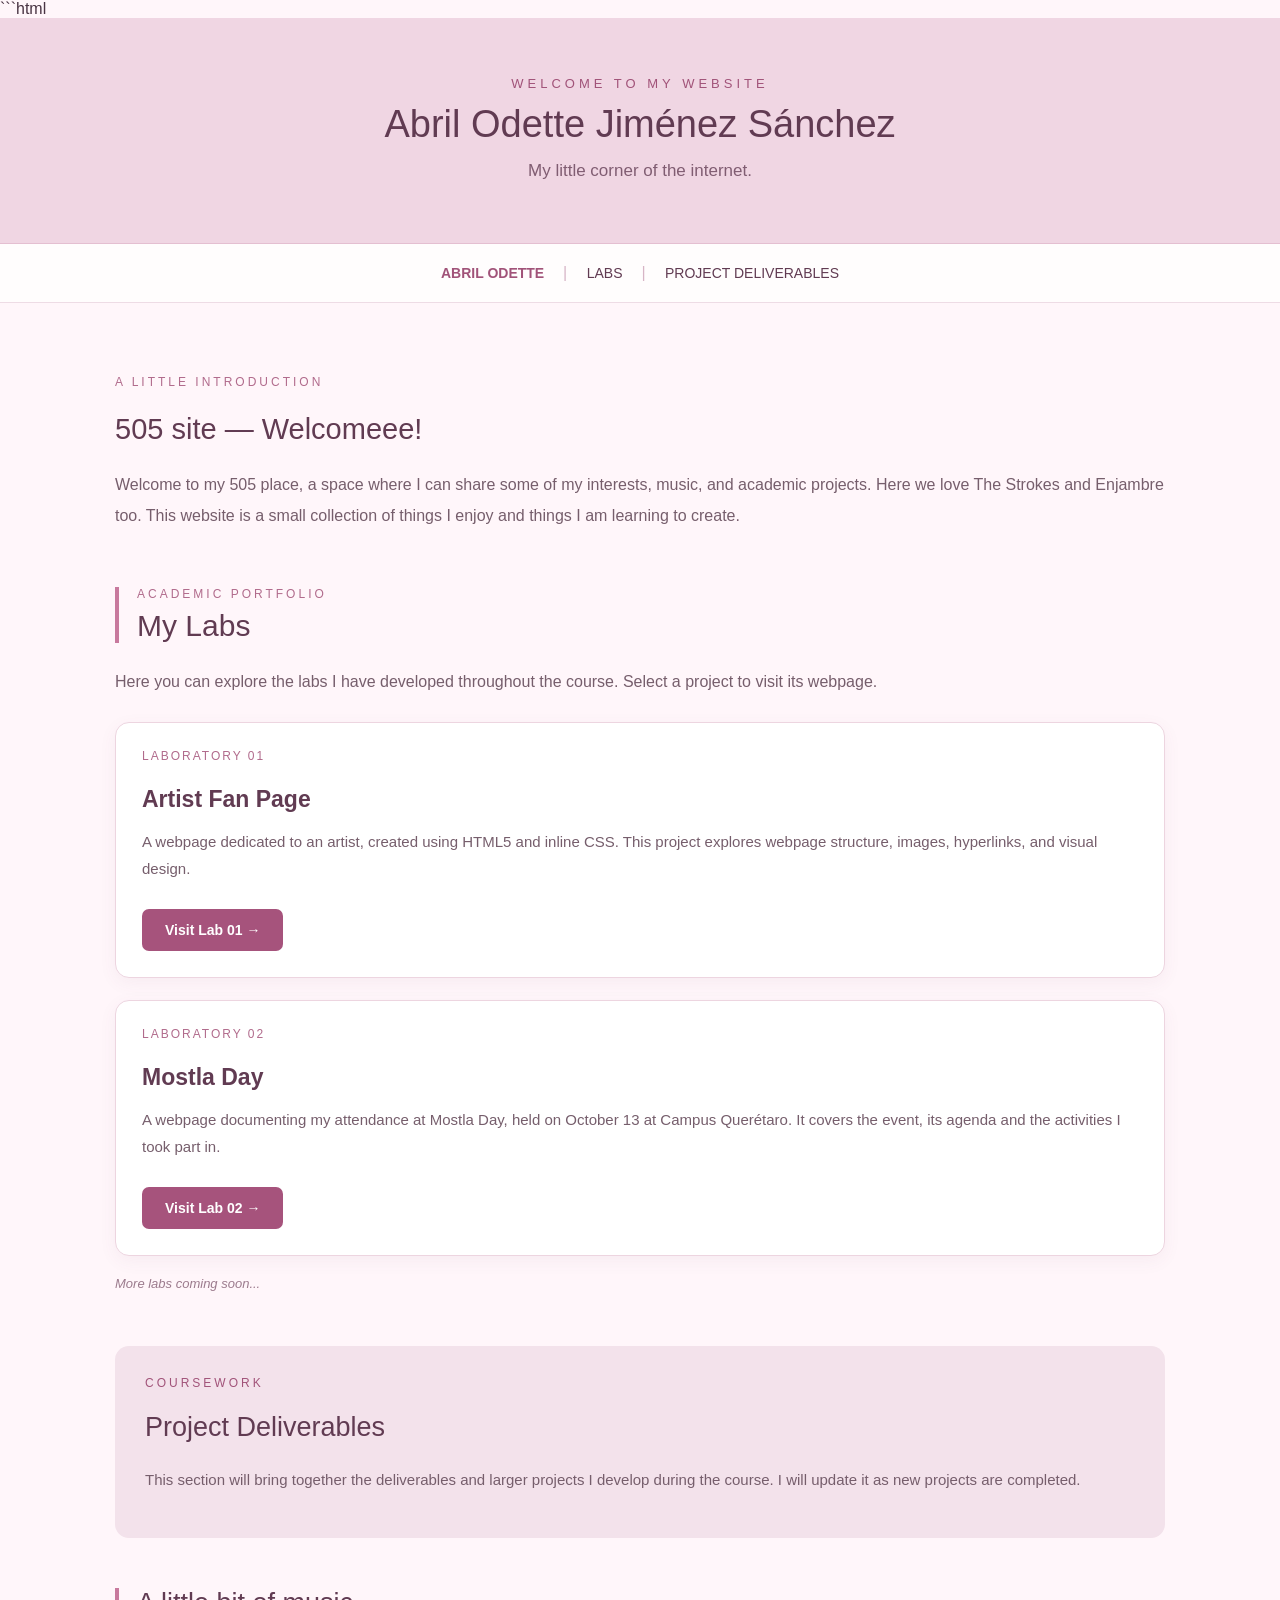
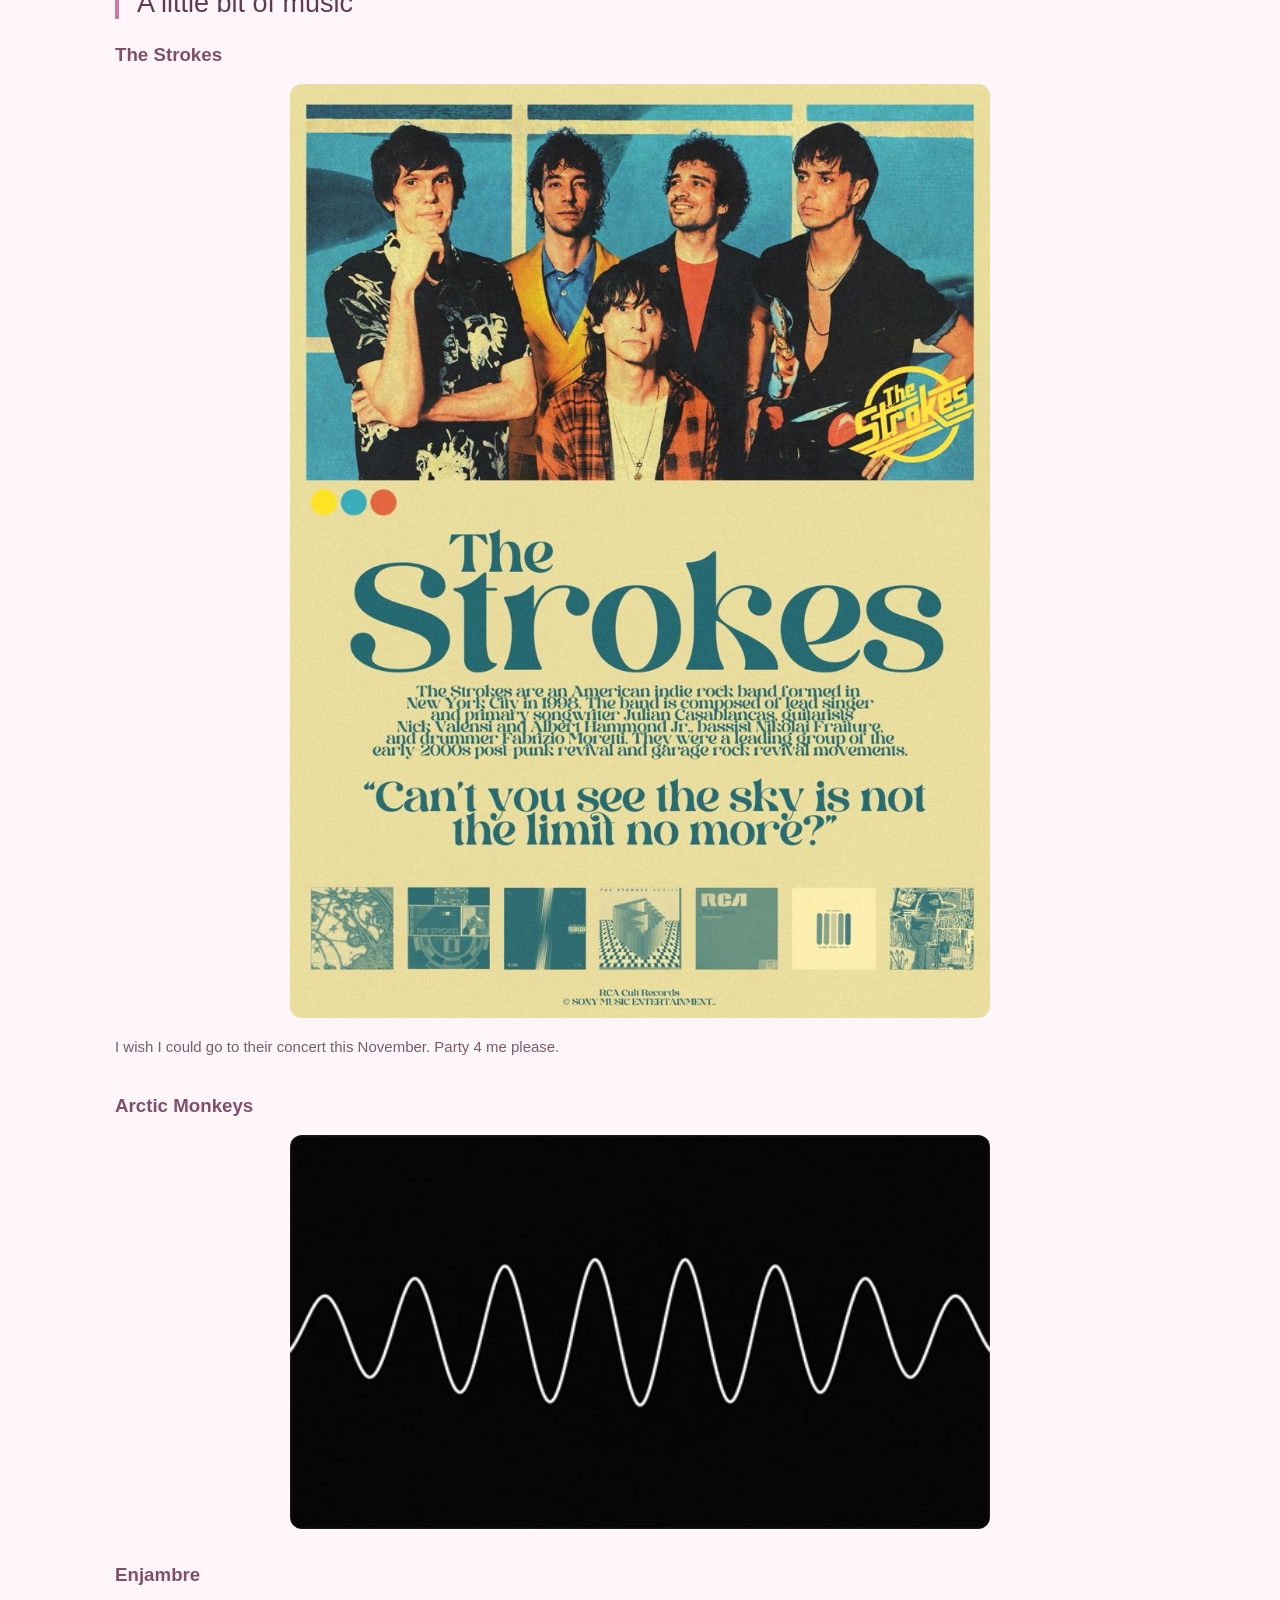
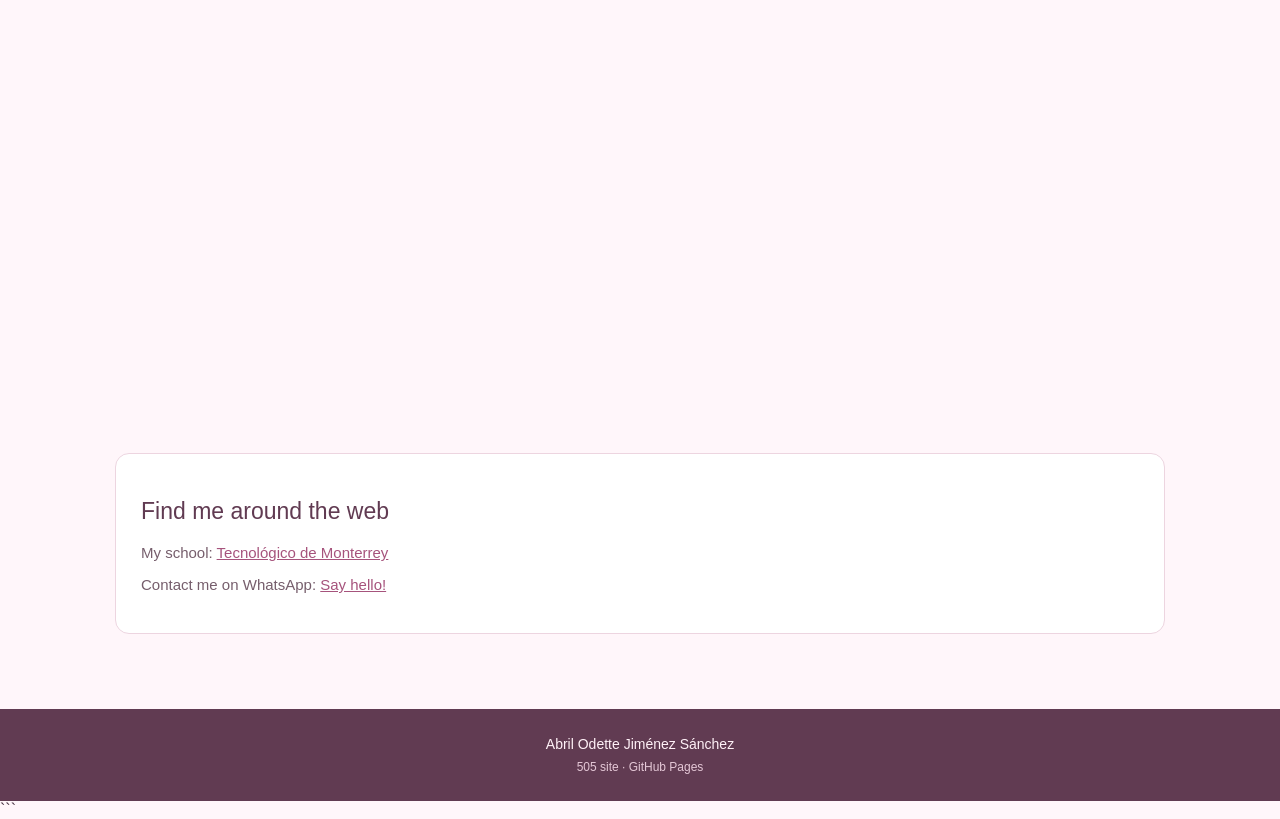
==== index.html @ 8737f89a "Enhance index.html with new lab section Added a second laboratory section and updated the existing c" ====
```html
<!DOCTYPE html>
<html lang="en">

<head>
    <meta charset="UTF-8">
    <meta name="viewport" content="width=device-width, initial-scale=1.0">
    <title>Abril Odette | My Website</title>
</head>

<body style="margin: 0; font-family: 'Segoe UI', Arial, sans-serif; background-color: #fff6fa; color: #493443;">

    <!-- Encabezado -->
    <header style="background-color: #f0d6e3; padding: 45px 20px; text-align: center; border-bottom: 1px solid #e4bfd1;">

        <p style="font-size: 13px; letter-spacing: 4px; color: #a15379; text-transform: uppercase; margin-bottom: 12px;">
            Welcome to my website
        </p>

        <h1 style="font-size: 38px; font-weight: 500; margin: 0; color: #613b52;">
            Abril Odette Jiménez Sánchez
        </h1>

        <p style="font-size: 17px; color: #805d72; margin-top: 15px;">
            My little corner of the internet.
        </p>

    </header>

    <!-- Menú de navegación -->
    <nav style="background-color: #fffdfd; padding: 20px 10px; text-align: center; border-bottom: 1px solid #eedce5;">

        <a href="index.html" style="text-decoration: none; color: #a15379; font-weight: bold; margin: 0 15px; font-size: 14px;">
            ABRIL ODETTE
        </a>

        <span style="color: #d7b5c6;">|</span>

        <a href="#labs" style="text-decoration: none; color: #613b52; margin: 0 15px; font-size: 14px;">
            LABS
        </a>

        <span style="color: #d7b5c6;">|</span>

        <a href="#projects" style="text-decoration: none; color: #613b52; margin: 0 15px; font-size: 14px;">
            PROJECT DELIVERABLES
        </a>

    </nav>

    <!-- Contenido principal -->
    <main style="max-width: 1050px; margin: 0 auto; padding: 35px 22px;">

        <!-- Presentación personal -->
        <section style="padding: 25px 0 40px;">

            <p style="font-size: 12px; letter-spacing: 3px; text-transform: uppercase; color: #b16b8c;">
                A little introduction
            </p>

            <h2 style="font-size: 29px; font-weight: 500; color: #613b52;">
                505 site — Welcomeee!
            </h2>

            <p style="font-size: 16px; line-height: 1.9; color: #765e6c;">
                Welcome to my 505 place, a space where I can share some of my interests, music, and academic projects.
                Here we love The Strokes and Enjambre too. This website is a small collection of things I enjoy and
                things I am learning to create.
            </p>

        </section>

        <!-- Laboratorios -->
        <section id="labs" style="margin-bottom: 55px; scroll-margin-top: 25px;">

            <div style="border-left: 4px solid #c8799d; padding-left: 18px; margin-bottom: 25px;">

                <p style="font-size: 12px; letter-spacing: 3px; text-transform: uppercase; color: #b16b8c; margin: 0 0 8px;">
                    Academic portfolio
                </p>

                <h2 style="font-size: 30px; font-weight: 500; margin: 0; color: #613b52;">
                    My Labs
                </h2>

            </div>

            <p style="font-size: 16px; line-height: 1.8; color: #765e6c; margin-bottom: 25px;">
                Here you can explore the labs I have developed throughout the course.
                Select a project to visit its webpage.
            </p>

            <!-- Lab 01 -->
            <article style="background-color: #ffffff; border: 1px solid #edd5e0; border-radius: 14px; padding: 26px; box-shadow: 0 5px 18px rgba(126, 70, 98, 0.06);">

                <p style="font-size: 12px; letter-spacing: 2px; color: #b16b8c; margin-top: 0;">
                    LABORATORY 01
                </p>

                <h3 style="font-size: 23px; color: #613b52; margin-bottom: 12px;">
                    Artist Fan Page
                </h3>

                <p style="font-size: 15px; line-height: 1.8; color: #765e6c;">
                    A webpage dedicated to an artist, created using HTML5 and inline CSS.
                    This project explores webpage structure, images, hyperlinks, and visual design.
                </p>

                <a href="Labs/Lab%2001/Artist%20Fan%20Project/index.html"
                   style="display: inline-block; margin-top: 12px; padding: 13px 23px; background-color: #a6537c; color: white; text-decoration: none; border-radius: 7px; font-size: 14px; font-weight: bold;">
                    Visit Lab 01 →
                </a>
            
            </article>

                <!-- Lab 02 -->
            <article style="background-color: #ffffff; border: 1px solid #edd5e0; border-radius: 14px; padding: 26px; margin-top: 22px; box-shadow: 0 5px 18px rgba(126, 70, 98, 0.06);">

                <p style="font-size: 12px; letter-spacing: 2px; color: #b16b8c; margin-top: 0;">
                    LABORATORY 02
                </p>

                <h3 style="font-size: 23px; color: #613b52; margin-bottom: 12px;">
                    Mostla Day
                </h3>

                <p style="font-size: 15px; line-height: 1.8; color: #765e6c;">
                    A webpage documenting my attendance at Mostla Day, held on October 13 at Campus Querétaro.
                    It covers the event, its agenda and the activities I took part in.
                </p>

                <a href="Labs/Lab%2002/Mostla%20Day/index.html"
                   style="display: inline-block; margin-top: 12px; padding: 13px 23px; background-color: #a6537c; color: white; text-decoration: none; border-radius: 7px; font-size: 14px; font-weight: bold;">
                    Visit Lab 02 →
                </a>

            </article>

            <p style="font-size: 13px; color: #9c7b8d; font-style: italic; margin-top: 20px;">
                More labs coming soon...
            </p>

        </section>

        <!-- Project Deliverables -->
        <section id="projects" style="background-color: #f3e2eb; padding: 30px; border-radius: 14px; margin-bottom: 50px; scroll-margin-top: 25px;">

            <p style="font-size: 12px; letter-spacing: 3px; color: #a15379; text-transform: uppercase; margin-top: 0;">
                Coursework
            </p>

            <h2 style="font-size: 27px; font-weight: 500; color: #613b52;">
                Project Deliverables
            </h2>

            <p style="font-size: 15px; line-height: 1.8; color: #765e6c;">
                This section will bring together the deliverables and larger projects I develop
                during the course. I will update it as new projects are completed.
            </p>

        </section>

        <!-- Música y contenido personal -->
        <section style="margin-bottom: 55px;">

            <div style="border-left: 4px solid #c8799d; padding-left: 18px; margin-bottom: 25px;">

                <h2 style="font-size: 27px; font-weight: 500; color: #613b52; margin: 0;">
                    A little bit of music
                </h2>

            </div>

            <h3 style="color: #80506a;">The Strokes</h3>

            <img src="thestrokes.jpg"
                 style="display: block; width: 100%; max-width: 700px; height: auto; border-radius: 12px; margin: 15px auto;"
                 alt="The Strokes">

            <p style="font-size: 15px; line-height: 1.8; color: #765e6c;">
                I wish I could go to their concert this November. Party 4 me please.
            </p>

            <h3 style="color: #80506a; margin-top: 35px;">Arctic Monkeys</h3>

            <img src="gif1.gif"
                 style="display: block; width: 100%; max-width: 700px; height: auto; border-radius: 12px; margin: 15px auto;"
                 alt="Arctic Monkeys GIF">

            <h3 style="color: #80506a; margin-top: 35px;">Enjambre</h3>

            <div style="position: relative; width: 100%; max-width: 700px; margin: 15px auto;">
                <iframe
                    src="https://www.youtube.com/embed/W3zbkhMVSU4"
                    title="Enjambre music video"
                    style="display: block; width: 100%; aspect-ratio: 16 / 9; border: 0; border-radius: 12px;"
                    allow="accelerometer; autoplay; clipboard-write; encrypted-media; gyroscope; picture-in-picture; web-share"
                    referrerpolicy="strict-origin-when-cross-origin"
                    allowfullscreen>
                </iframe>
            </div>

        </section>

        <!-- Enlaces externos -->
        <section style="background-color: #ffffff; border: 1px solid #edd5e0; border-radius: 14px; padding: 25px; margin-bottom: 40px;">

            <h2 style="font-size: 23px; font-weight: 500; color: #613b52;">
                Find me around the web
            </h2>

            <p style="font-size: 15px; color: #765e6c;">
                My school:
                <a href="https://www.tec.mx" target="_blank" rel="noopener noreferrer" style="color: #a6537c;">
                    Tecnológico de Monterrey
                </a>
            </p>

            <p style="font-size: 15px; color: #765e6c;">
                Contact me on WhatsApp:
                <a href="https://wa.me/4428245902?text=Holi" target="_blank" rel="noopener noreferrer" style="color: #a6537c;">
                    Say hello!
                </a>
            </p>

        </section>

    </main>

    <!-- Pie de página -->
    <footer style="background-color: #613b52; color: #fff1f7; padding: 27px 20px; text-align: center;">

        <p style="font-size: 14px; margin: 0 0 8px;">
            Abril Odette Jiménez Sánchez
        </p>

        <p style="font-size: 12px; color: #e5c8d7; margin: 0;">
            505 site · GitHub Pages
        </p>

    </footer>

</body>
</html>
```
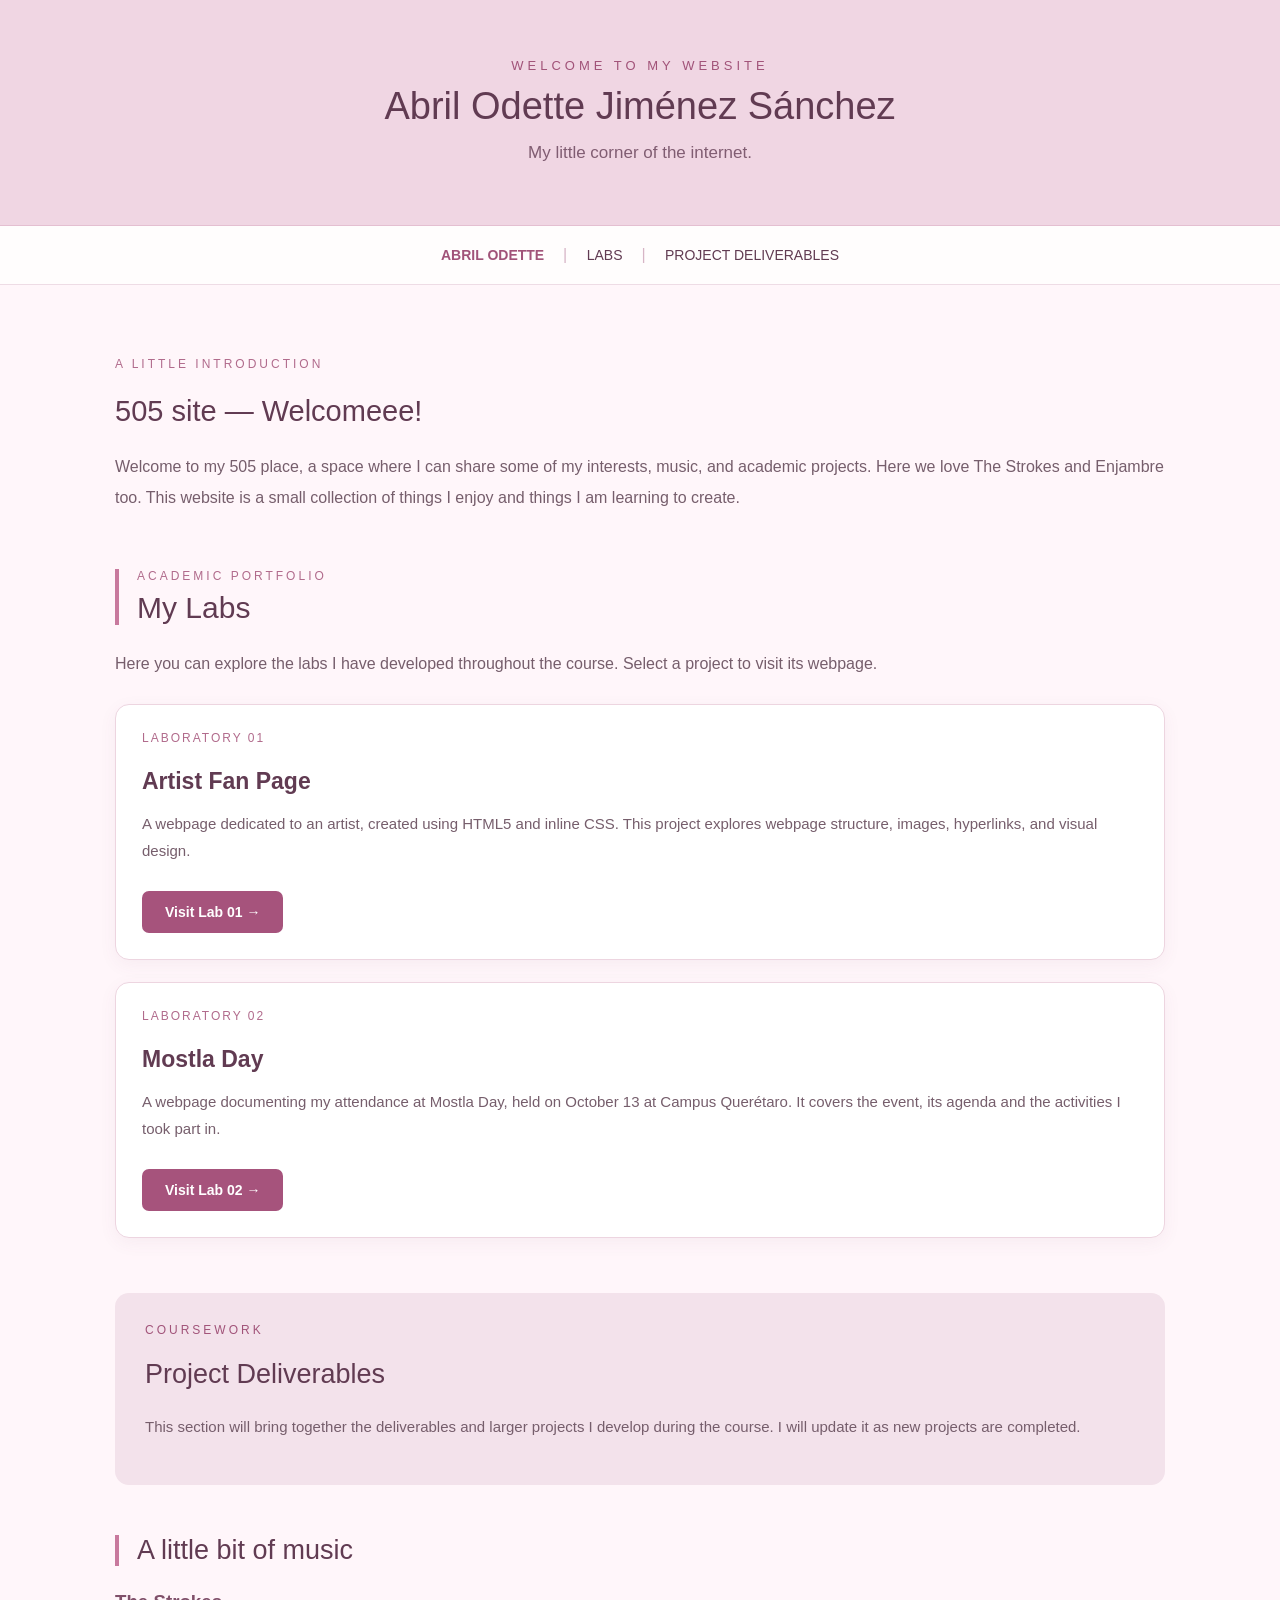
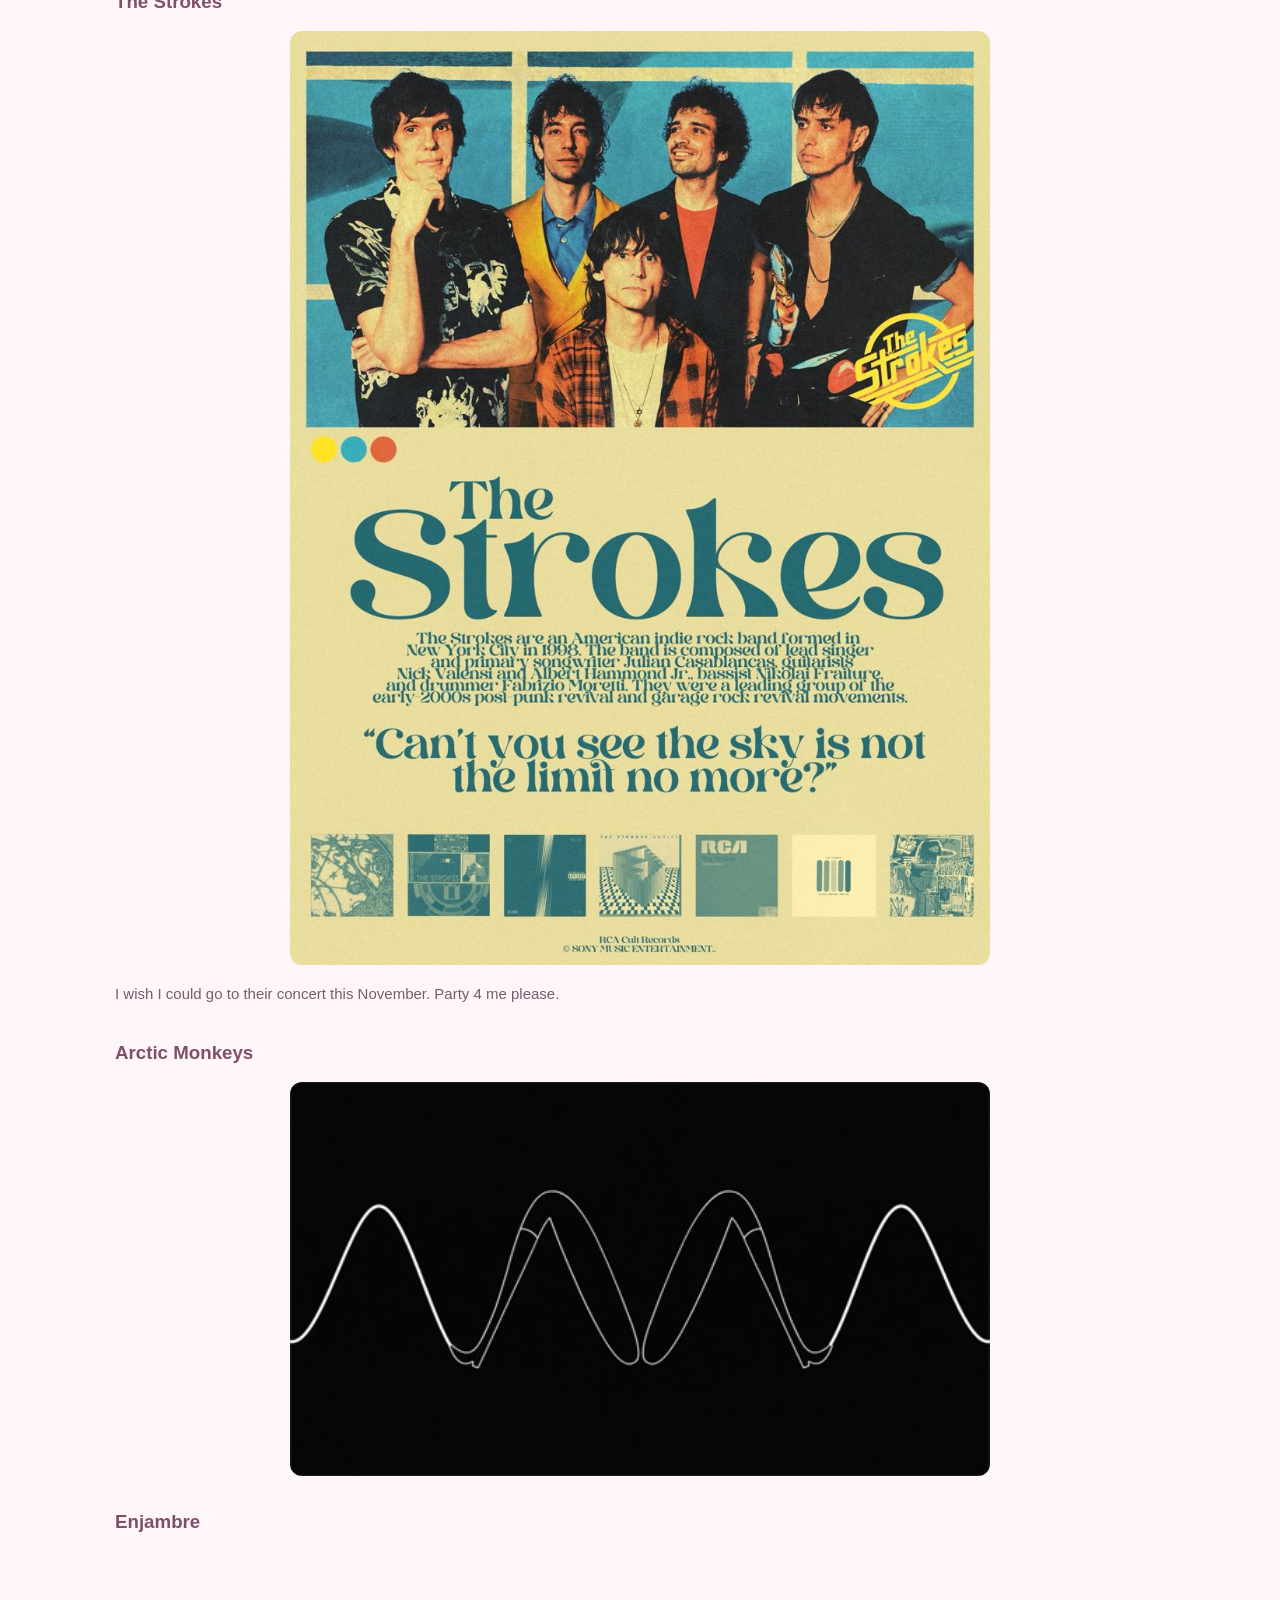
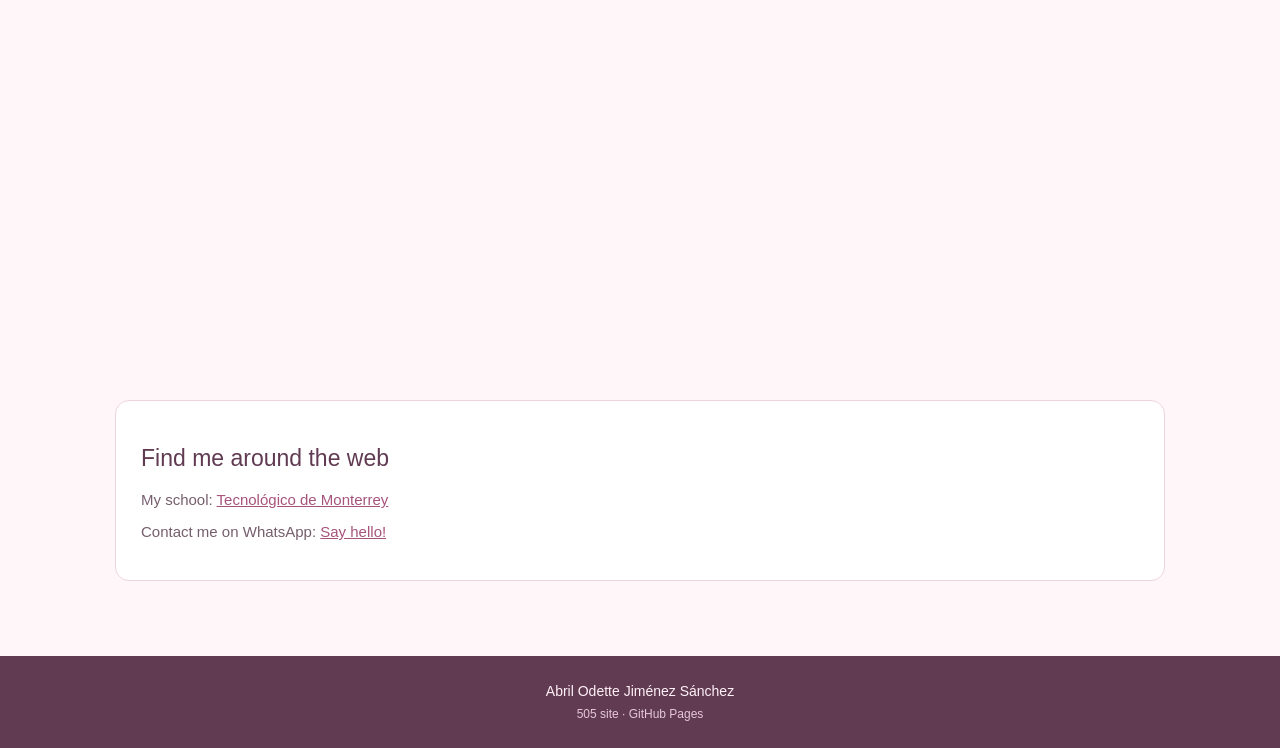
==== commit 85f67929: "Refactor HTML structure and content" ====
--- a/index.html
+++ b/index.html
@@ -1,4 +1,3 @@
-```html
 <!DOCTYPE html>
 <html lang="en">
 
@@ -135,10 +134,6 @@
                 </a>
 
             </article>
-
-            <p style="font-size: 13px; color: #9c7b8d; font-style: italic; margin-top: 20px;">
-                More labs coming soon...
-            </p>
 
         </section>
 
@@ -242,4 +237,3 @@
 
 </body>
 </html>
-```
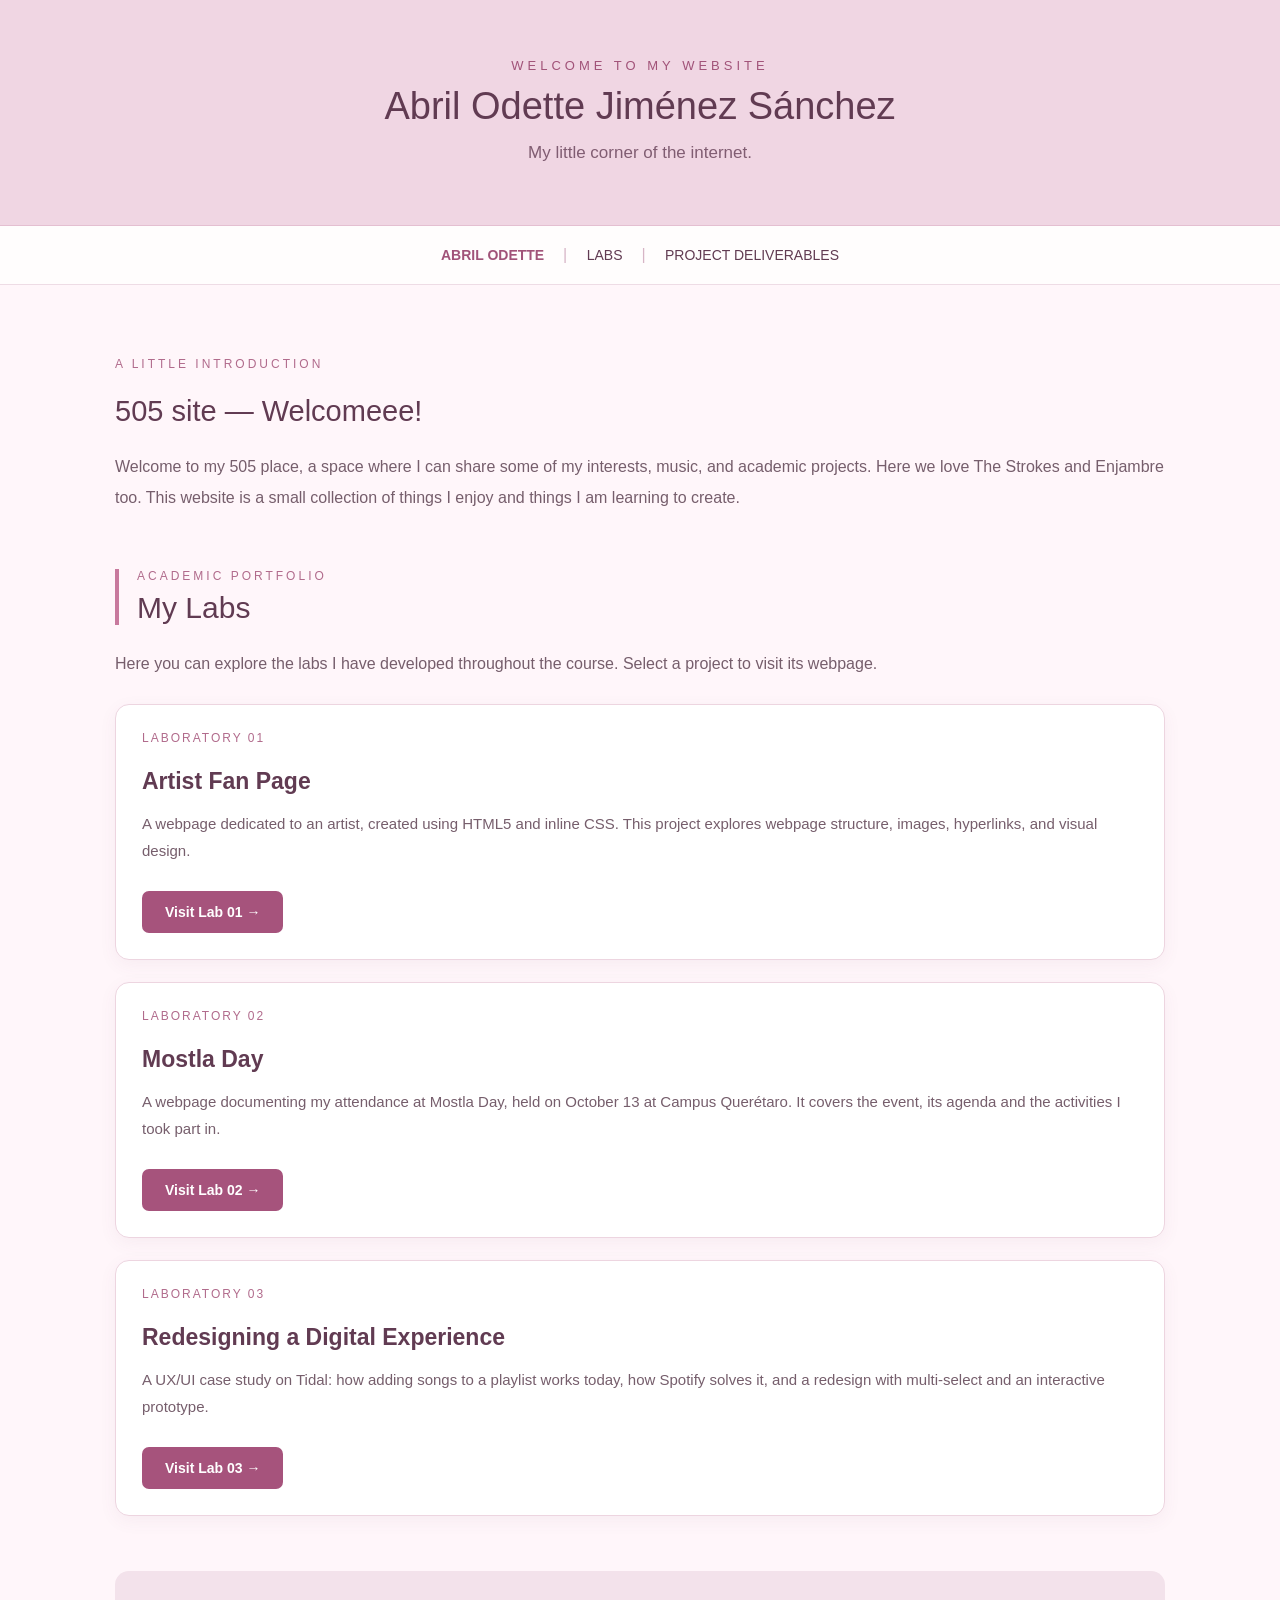
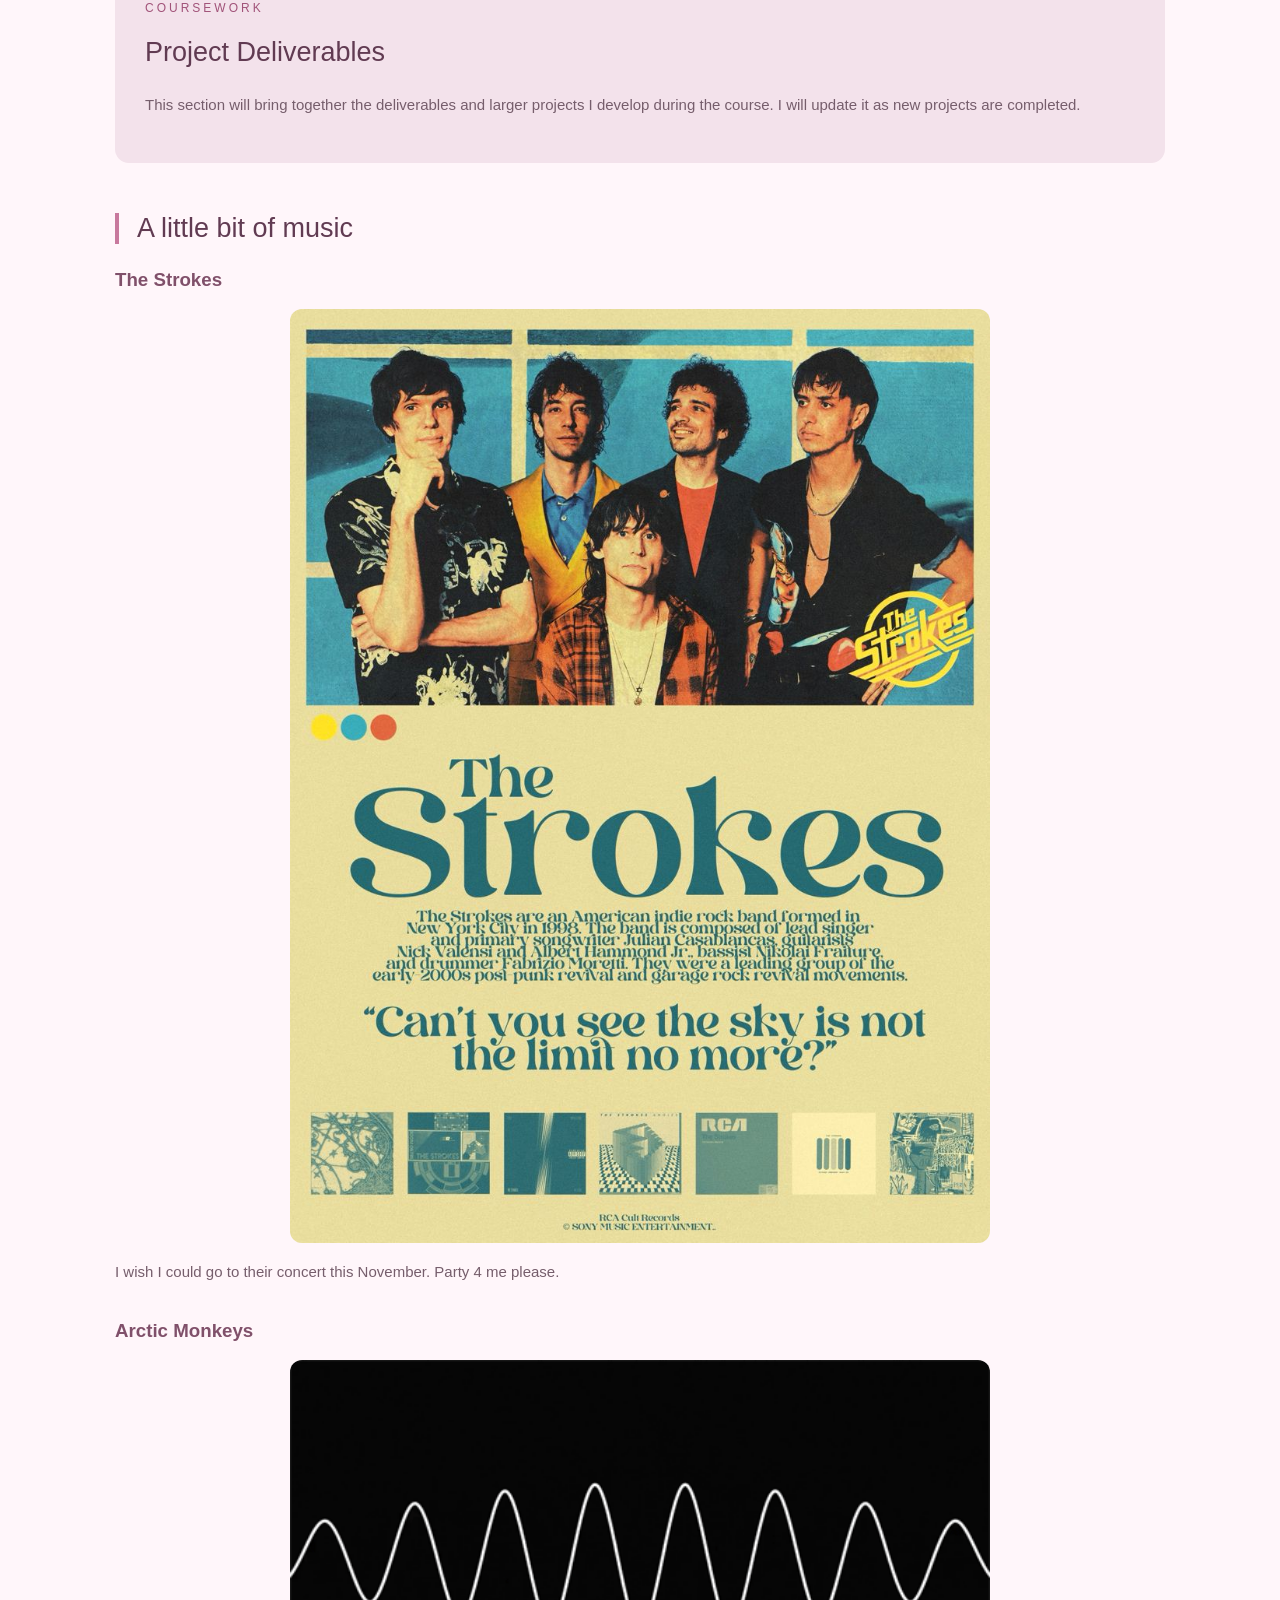
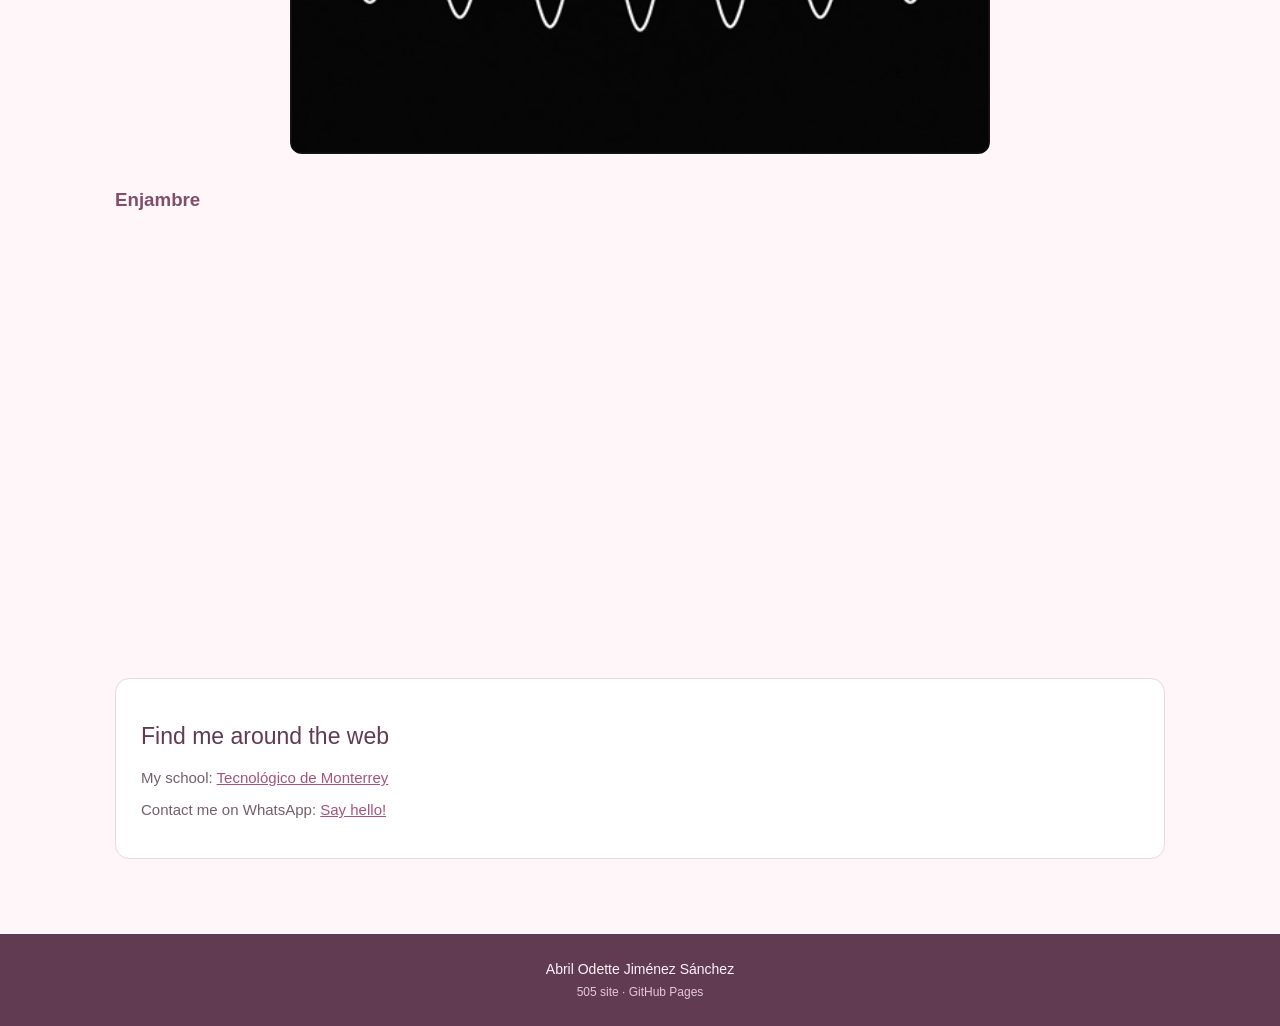
==== commit 4c9c8fc1: "Update index.html" ====
--- a/index.html
+++ b/index.html
@@ -131,6 +131,29 @@
                 <a href="Labs/Lab%2002/Mostla%20Day/index.html"
                    style="display: inline-block; margin-top: 12px; padding: 13px 23px; background-color: #a6537c; color: white; text-decoration: none; border-radius: 7px; font-size: 14px; font-weight: bold;">
                     Visit Lab 02 →
+                </a>
+
+            </article>
+            
+            <!-- Lab 03 -->
+            <article style="background-color: #ffffff; border: 1px solid #edd5e0; border-radius: 14px; padding: 26px; margin-top: 22px; box-shadow: 0 5px 18px rgba(126, 70, 98, 0.06);">
+
+                <p style="font-size: 12px; letter-spacing: 2px; color: #b16b8c; margin-top: 0;">
+                    LABORATORY 03
+                </p>
+
+                <h3 style="font-size: 23px; color: #613b52; margin-bottom: 12px;">
+                    Redesigning a Digital Experience
+                </h3>
+
+                <p style="font-size: 15px; line-height: 1.8; color: #765e6c;">
+                    A UX/UI case study on Tidal: how adding songs to a playlist works today, how Spotify solves it,
+                    and a redesign with multi-select and an interactive prototype.
+                </p>
+
+                <a href="Labs/Lab%2003/Tidal%20Redesign/index.html"
+                   style="display: inline-block; margin-top: 12px; padding: 13px 23px; background-color: #a6537c; color: white; text-decoration: none; border-radius: 7px; font-size: 14px; font-weight: bold;">
+                    Visit Lab 03 →
                 </a>
 
             </article>
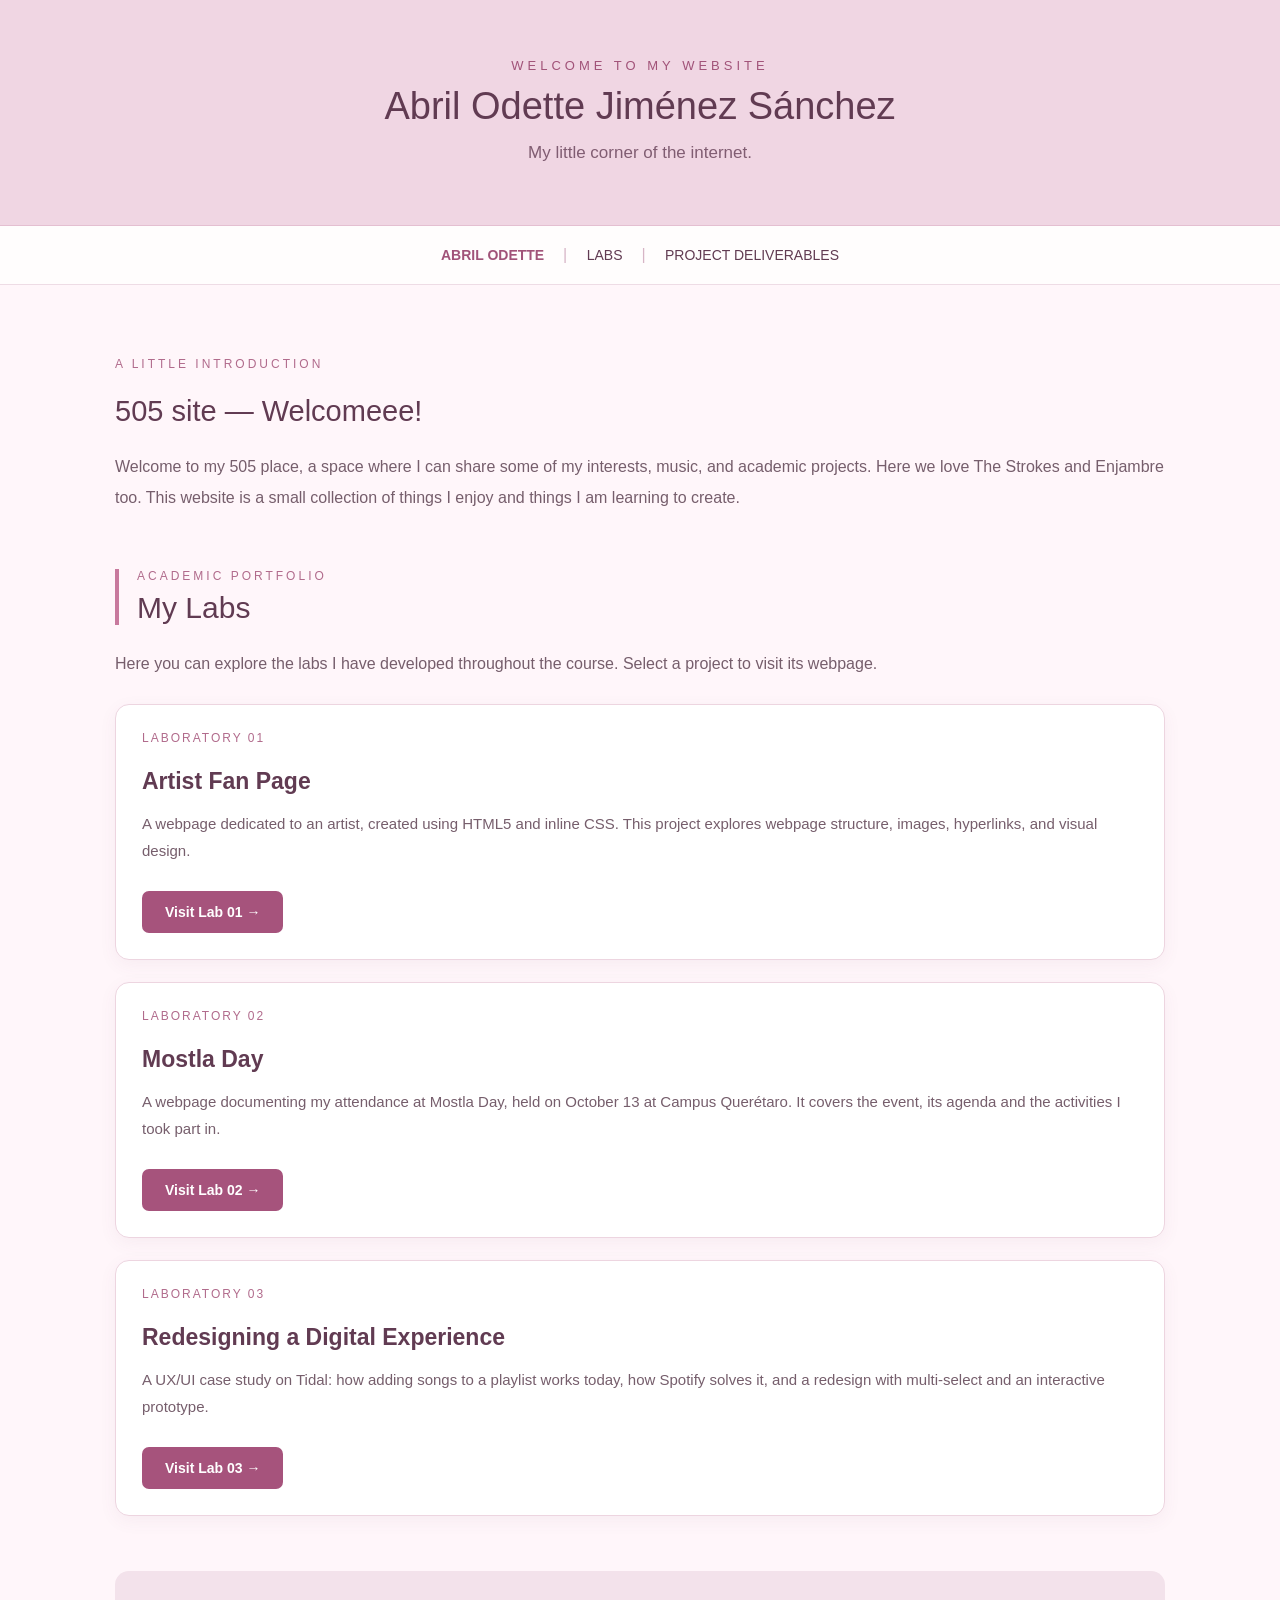
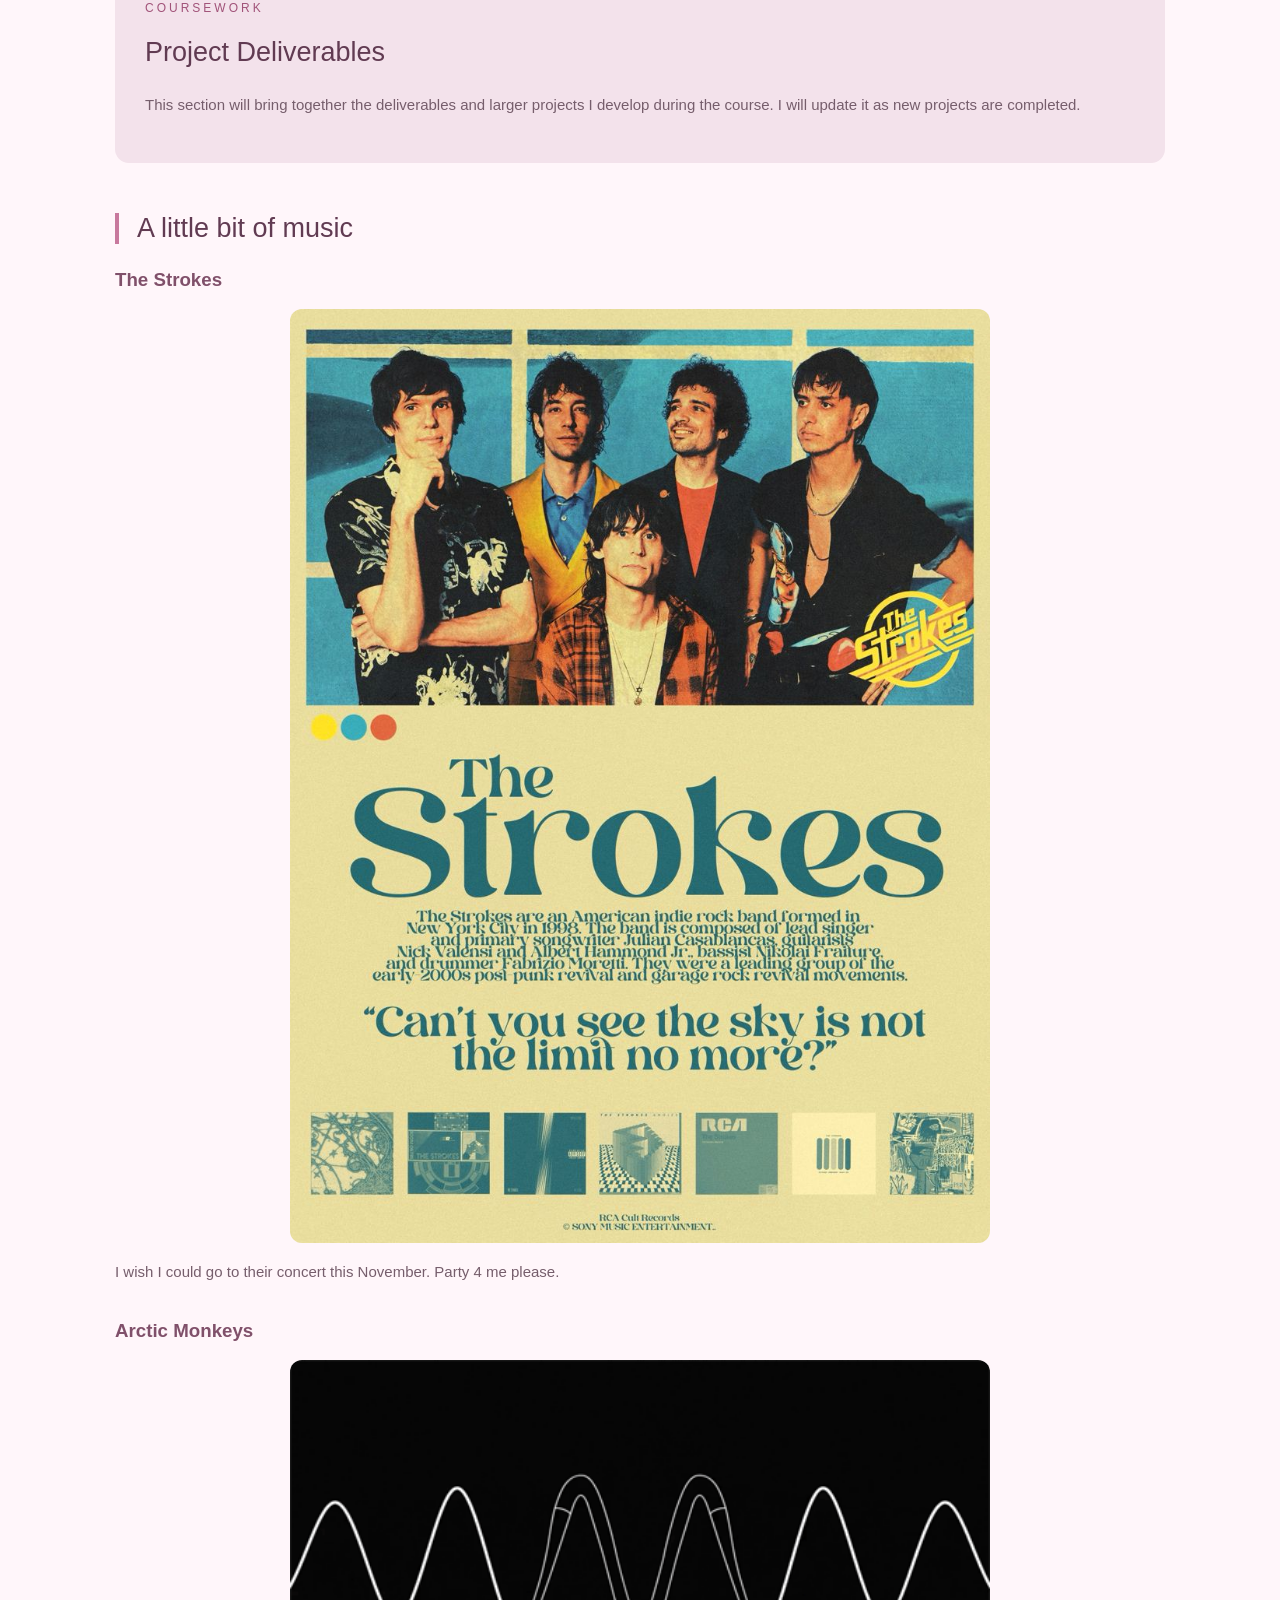
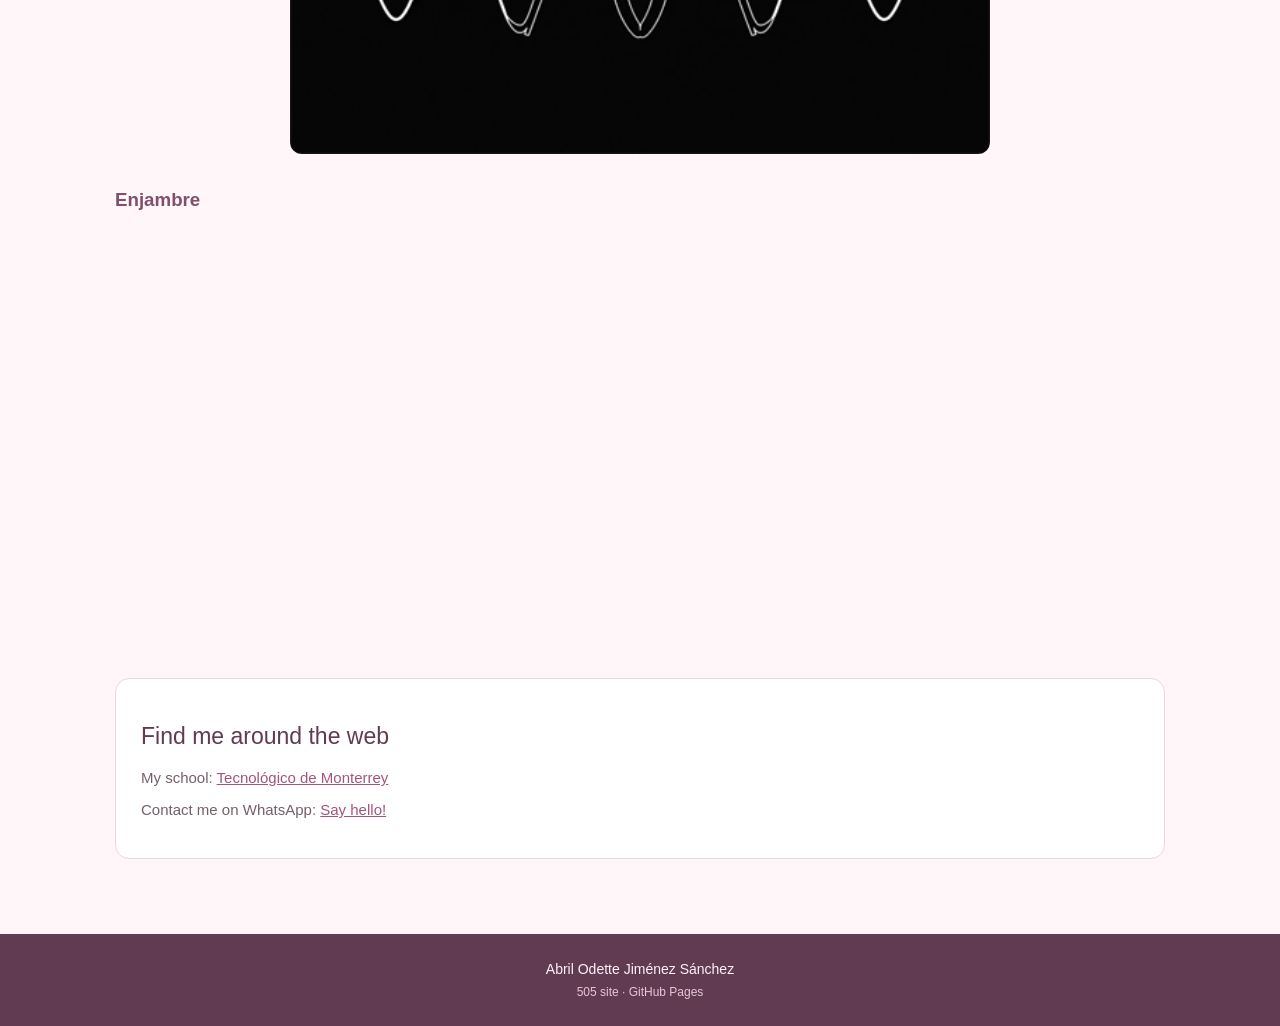
==== commit d9cad42a: "Fix HTML formatting and structure" ====
--- a/index.html
+++ b/index.html
@@ -151,7 +151,7 @@
                     and a redesign with multi-select and an interactive prototype.
                 </p>
 
-                <a href="Labs/Lab%2003/Tidal%20Redesign/index.html"
+                <a href="Labs/Lab%2003/Assignment%202/index.html"
                    style="display: inline-block; margin-top: 12px; padding: 13px 23px; background-color: #a6537c; color: white; text-decoration: none; border-radius: 7px; font-size: 14px; font-weight: bold;">
                     Visit Lab 03 →
                 </a>
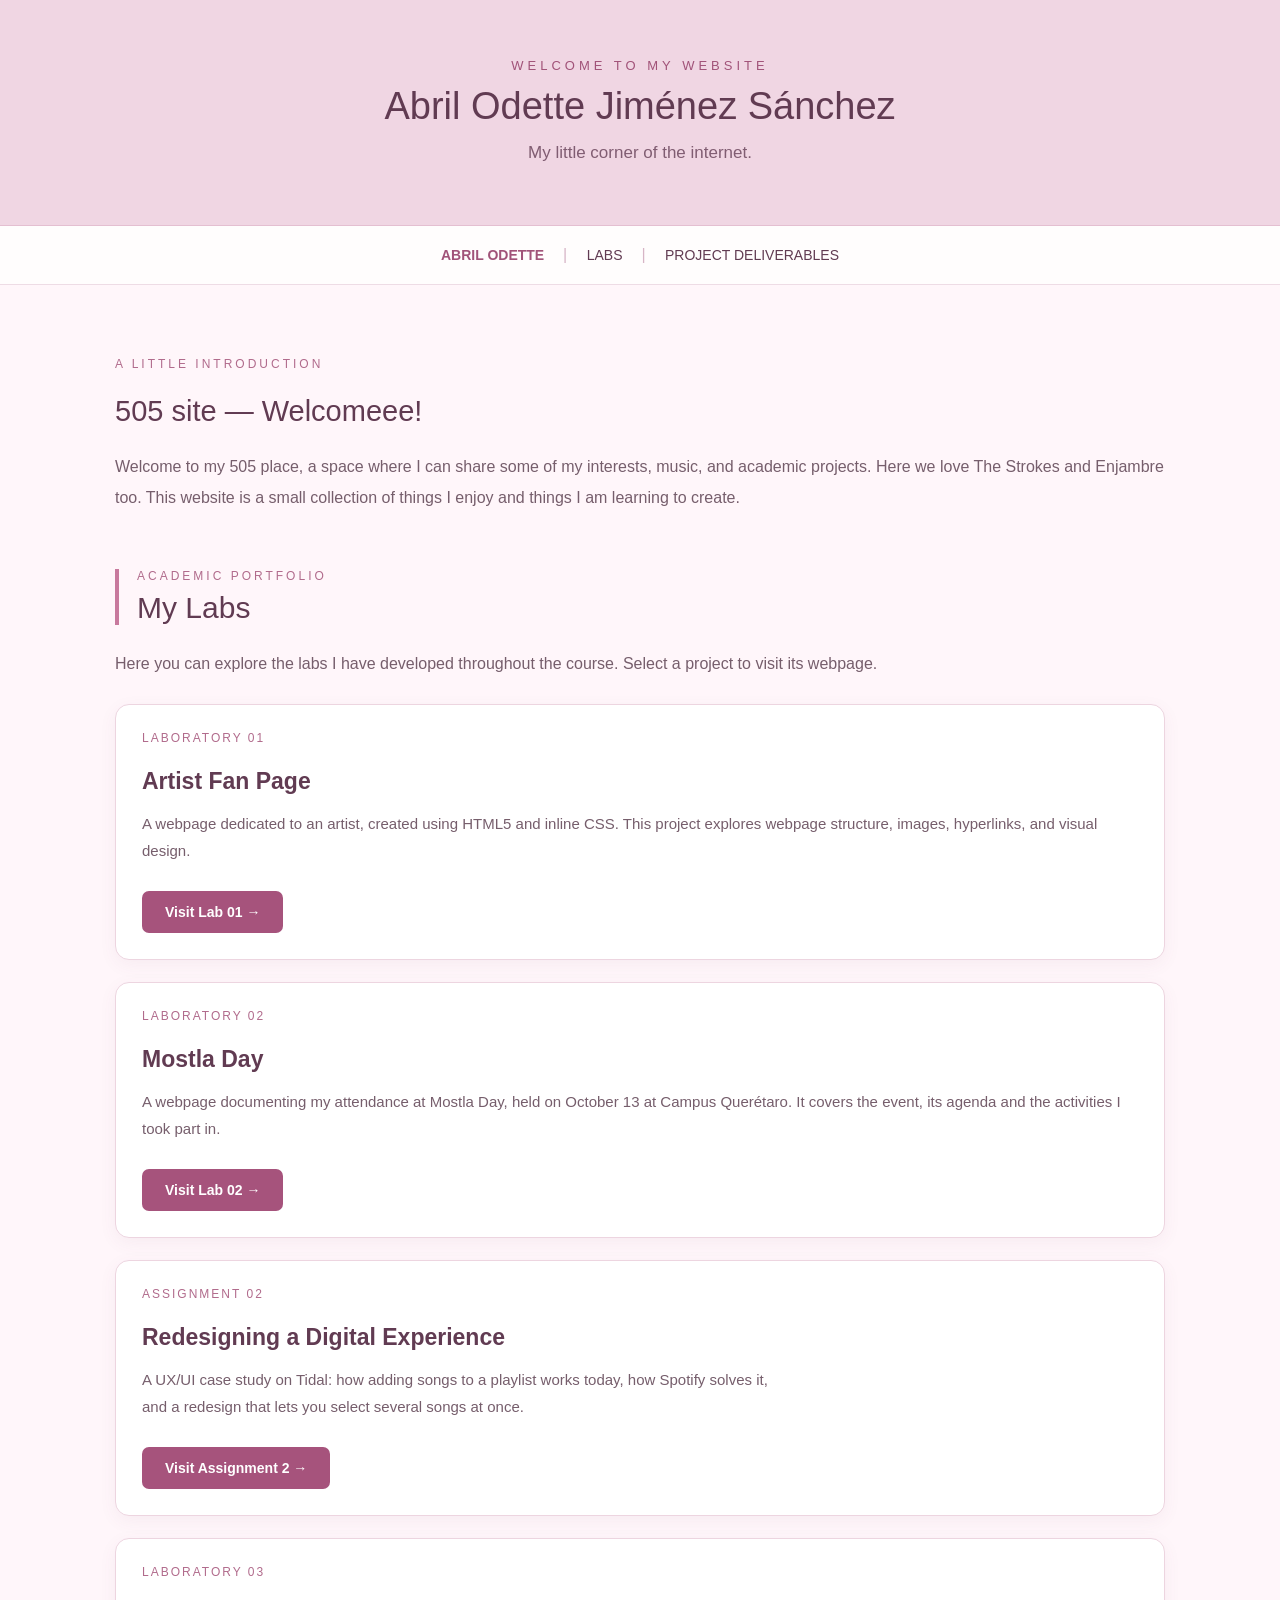
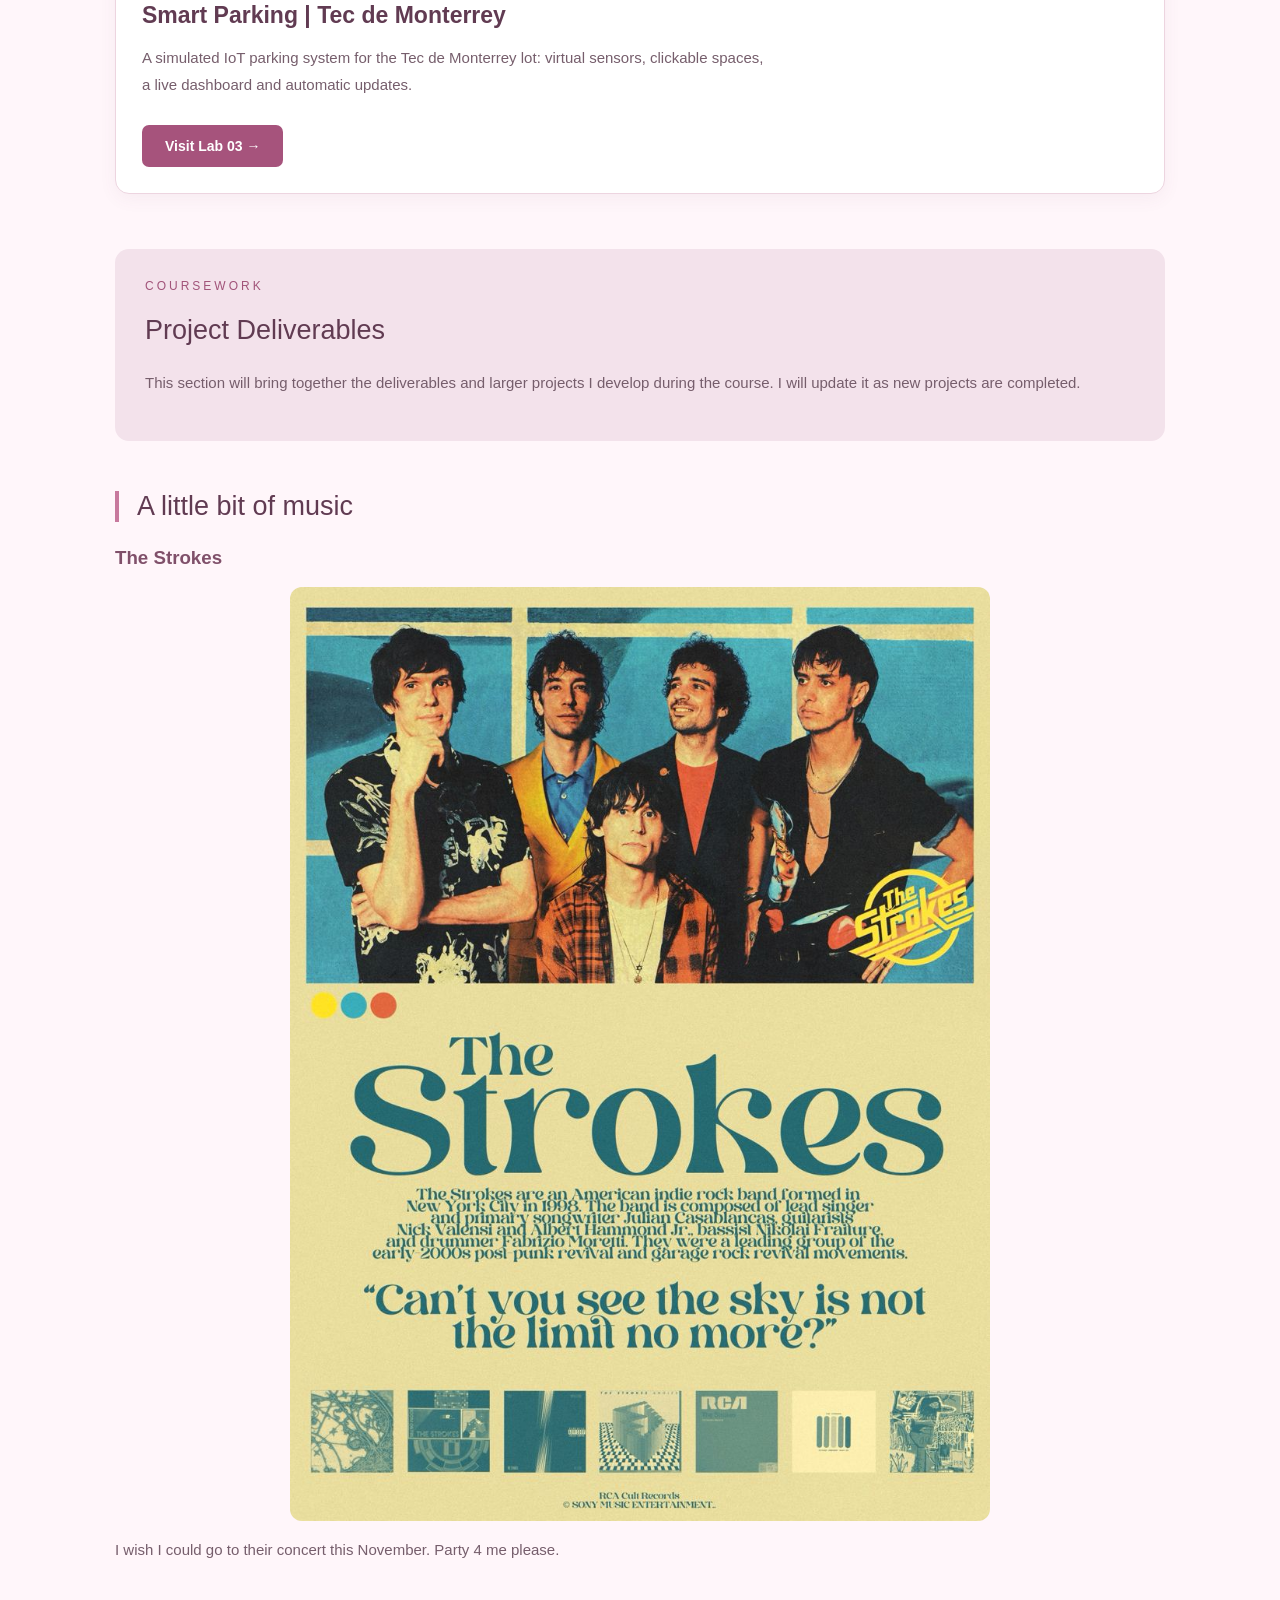
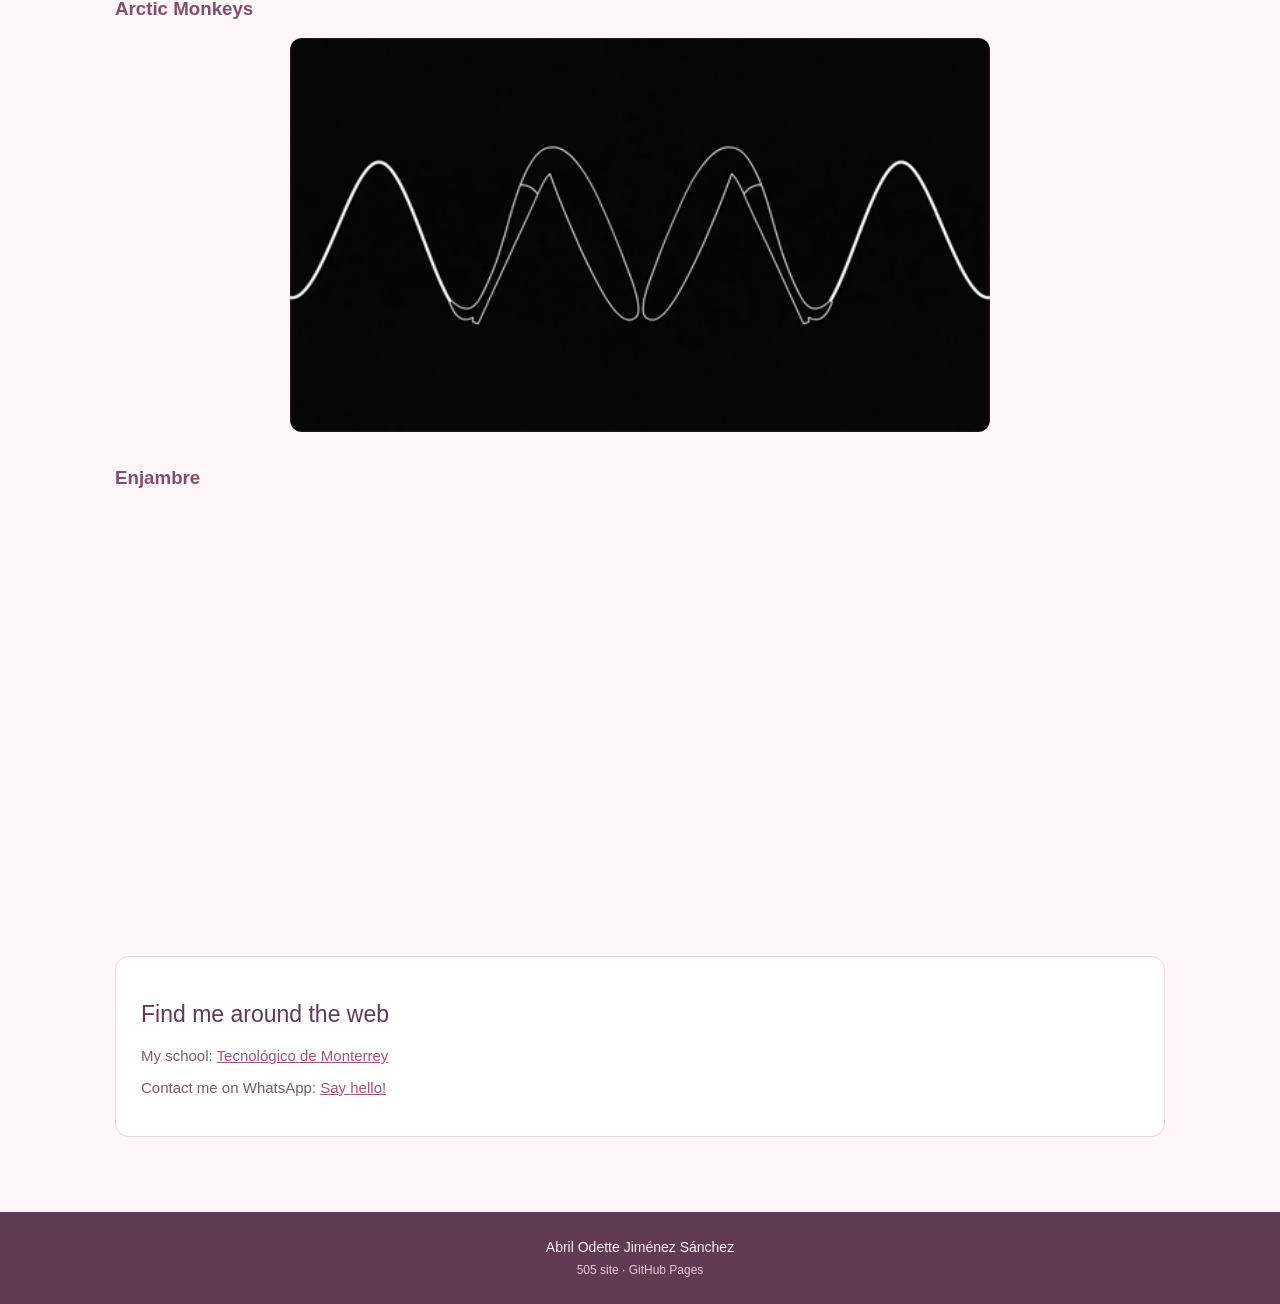
==== commit 7d8954d1: "Fix HTML structure and content updates" ====
--- a/index.html
+++ b/index.html
@@ -135,6 +135,29 @@
 
             </article>
             
+            <!-- Assignment 2 -->
+            <article style="background-color: #ffffff; border: 1px solid #edd5e0; border-radius: 14px; padding: 26px; margin-top: 22px; box-shadow: 0 5px 18px rgba(126, 70, 98, 0.06);">
+
+                <p style="font-size: 12px; letter-spacing: 2px; color: #b16b8c; margin-top: 0;">
+                    ASSIGNMENT 02
+                </p>
+
+                <h3 style="font-size: 23px; color: #613b52; margin-bottom: 12px;">
+                    Redesigning a Digital Experience
+                </h3>
+
+                <p style="font-size: 15px; line-height: 1.8; color: #765e6c;">
+                    A UX/UI case study on Tidal: how adding songs to a playlist works today, how Spotify solves it,<br>
+                    and a redesign that lets you select several songs at once.
+                </p>
+
+                <a href="Labs/Assignment%202/Tidal%20Redesign/index.html"
+                   style="display: inline-block; margin-top: 12px; padding: 13px 23px; background-color: #a6537c; color: white; text-decoration: none; border-radius: 7px; font-size: 14px; font-weight: bold;">
+                    Visit Assignment 2 →
+                </a>
+
+            </article>
+
             <!-- Lab 03 -->
             <article style="background-color: #ffffff; border: 1px solid #edd5e0; border-radius: 14px; padding: 26px; margin-top: 22px; box-shadow: 0 5px 18px rgba(126, 70, 98, 0.06);">
 
@@ -143,15 +166,15 @@
                 </p>
 
                 <h3 style="font-size: 23px; color: #613b52; margin-bottom: 12px;">
-                    Redesigning a Digital Experience
-                </h3>
-
-                <p style="font-size: 15px; line-height: 1.8; color: #765e6c;">
-                    A UX/UI case study on Tidal: how adding songs to a playlist works today, how Spotify solves it,
-                    and a redesign with multi-select and an interactive prototype.
-                </p>
-
-                <a href="Labs/Lab%2003/Assignment%202/index.html"
+                    Smart Parking | Tec de Monterrey
+                </h3>
+
+                <p style="font-size: 15px; line-height: 1.8; color: #765e6c;">
+                    A simulated IoT parking system for the Tec de Monterrey lot: virtual sensors, clickable spaces,<br>
+                    a live dashboard and automatic updates.
+                </p>
+
+                <a href="Labs/Lab%2003/Smart%20Parking/index.html"
                    style="display: inline-block; margin-top: 12px; padding: 13px 23px; background-color: #a6537c; color: white; text-decoration: none; border-radius: 7px; font-size: 14px; font-weight: bold;">
                     Visit Lab 03 →
                 </a>
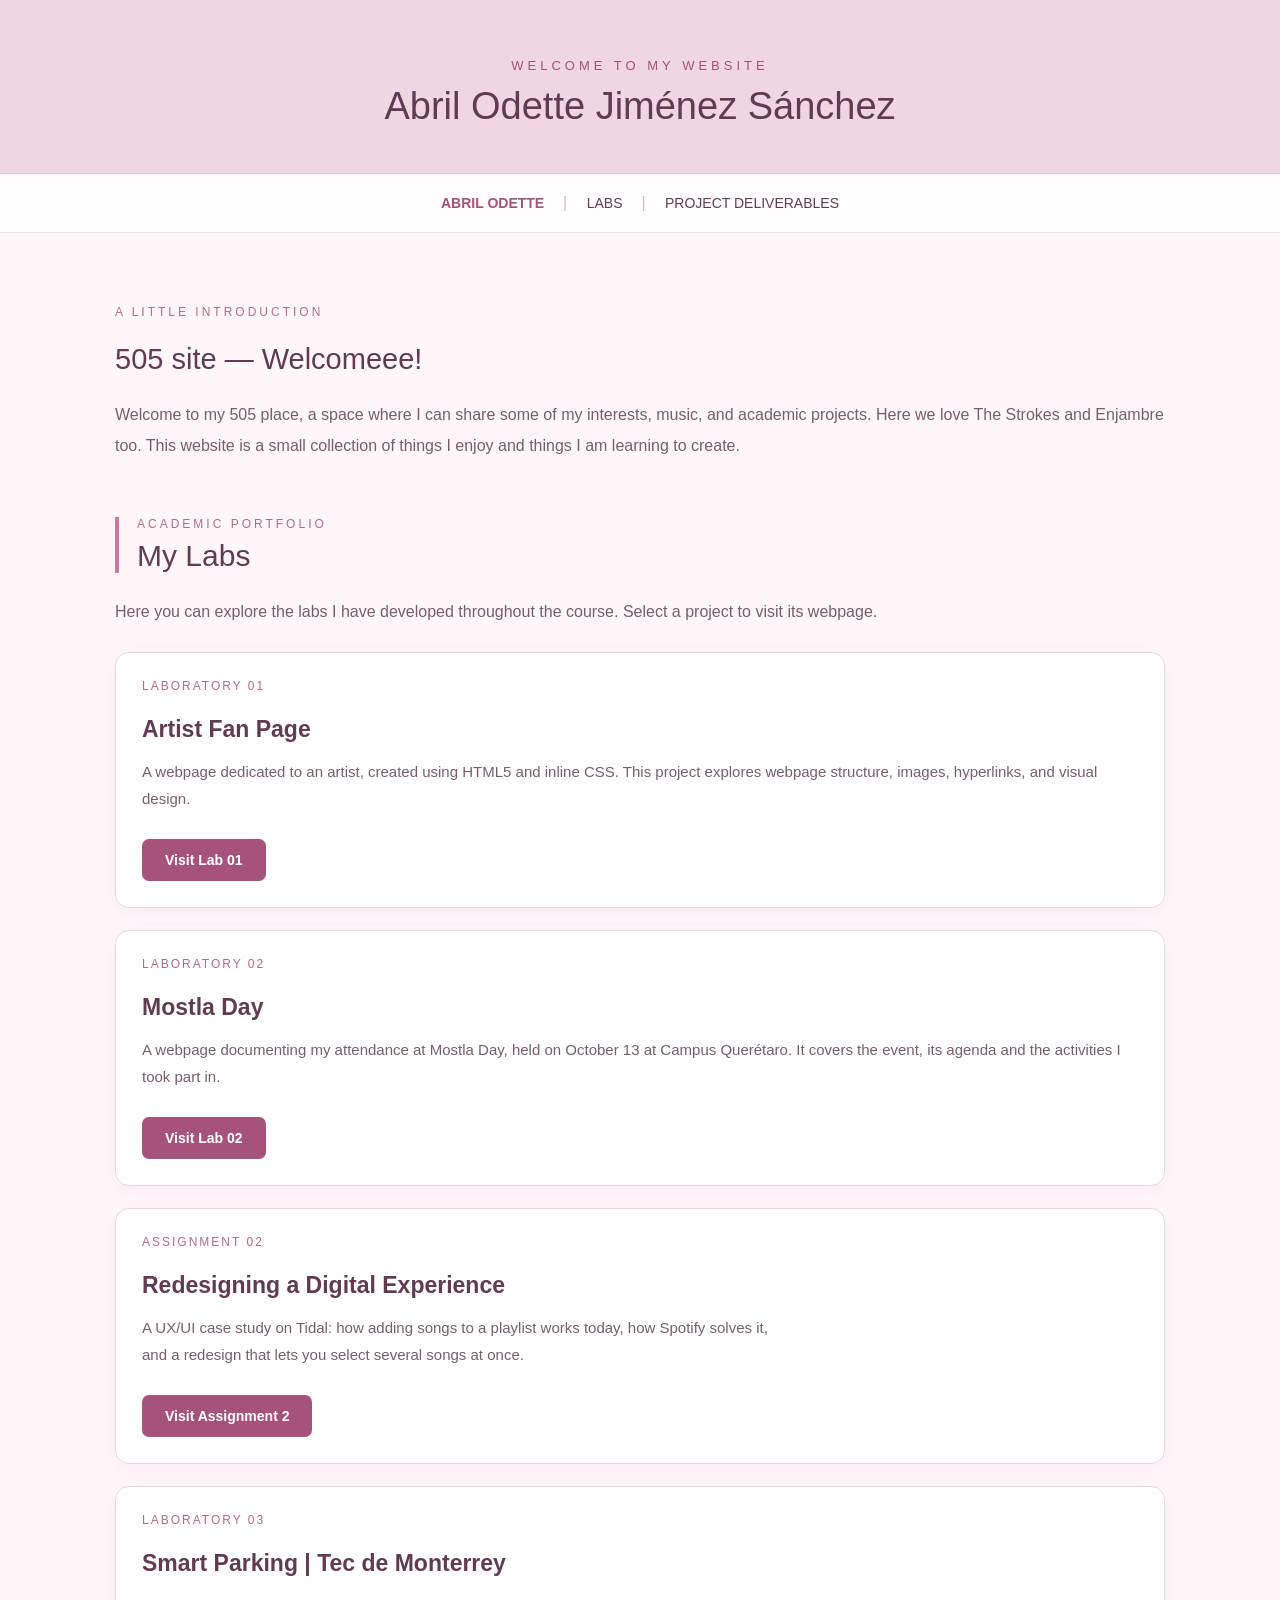
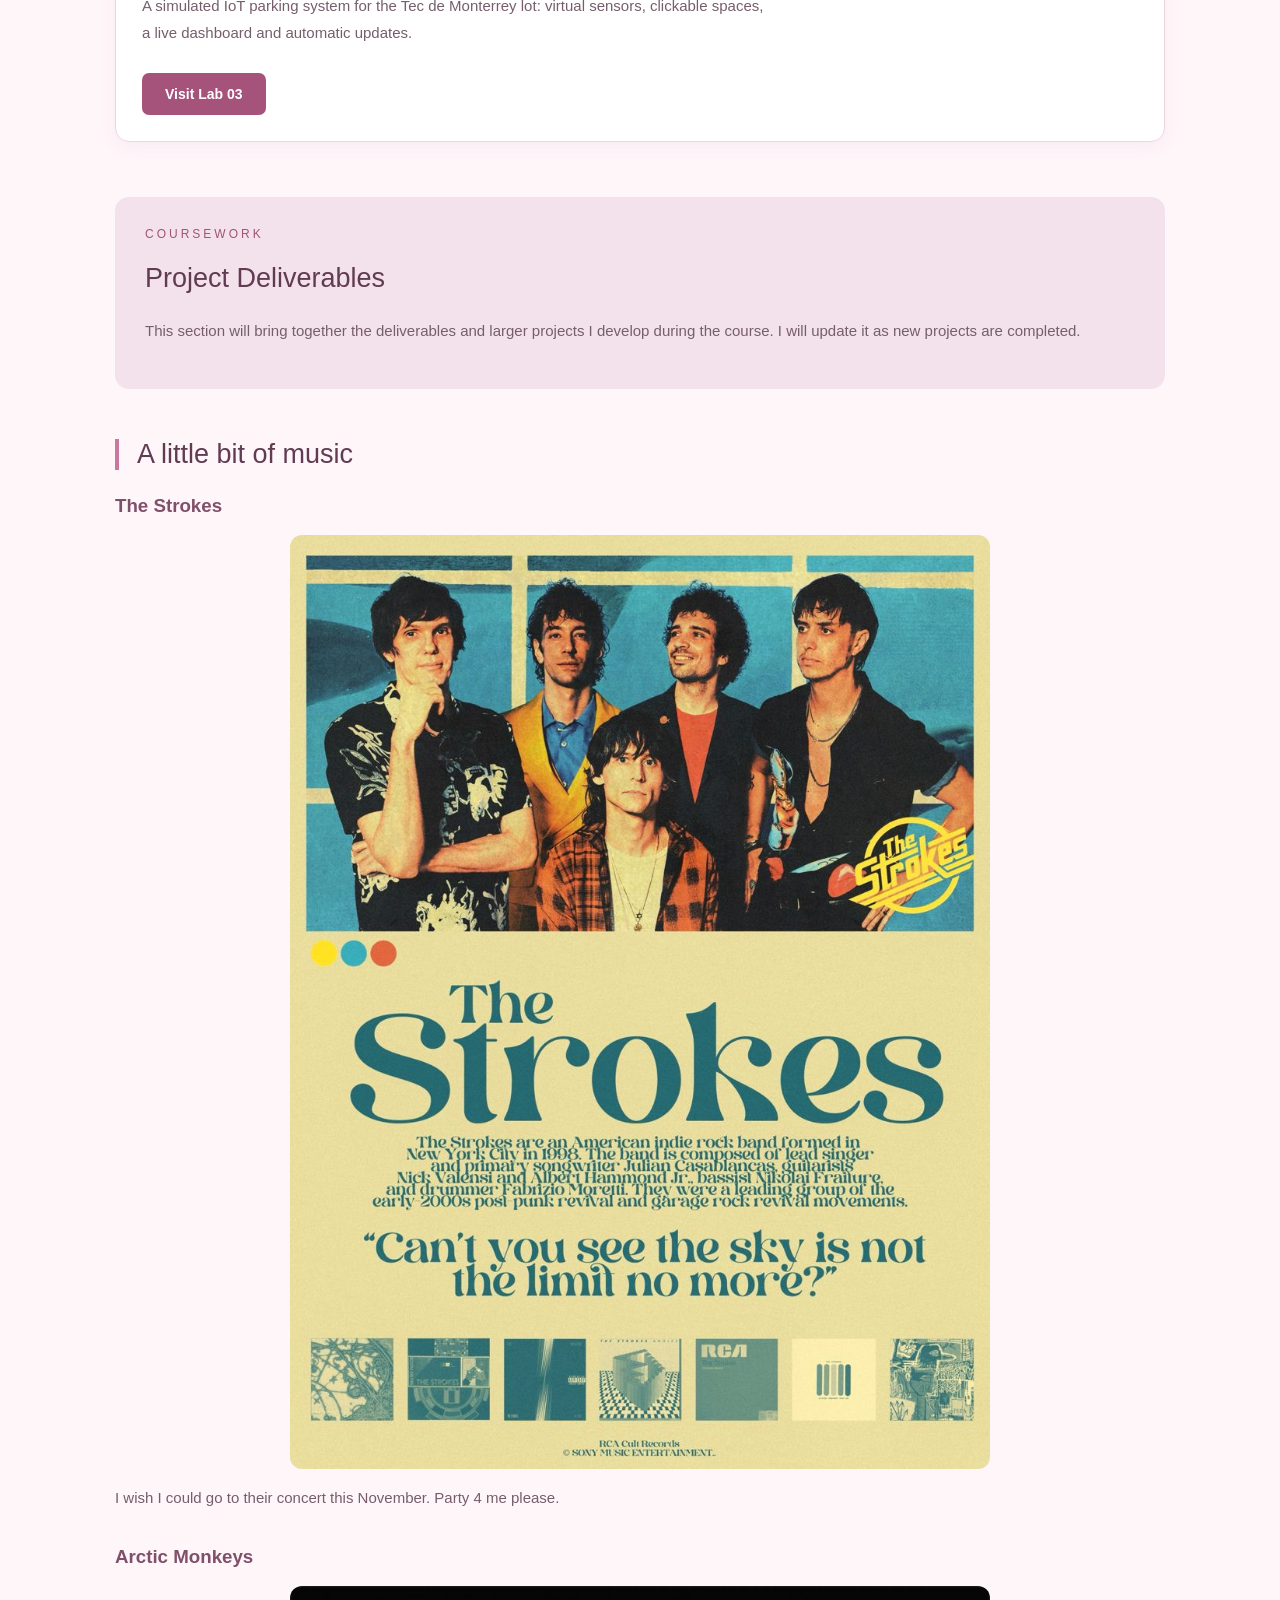
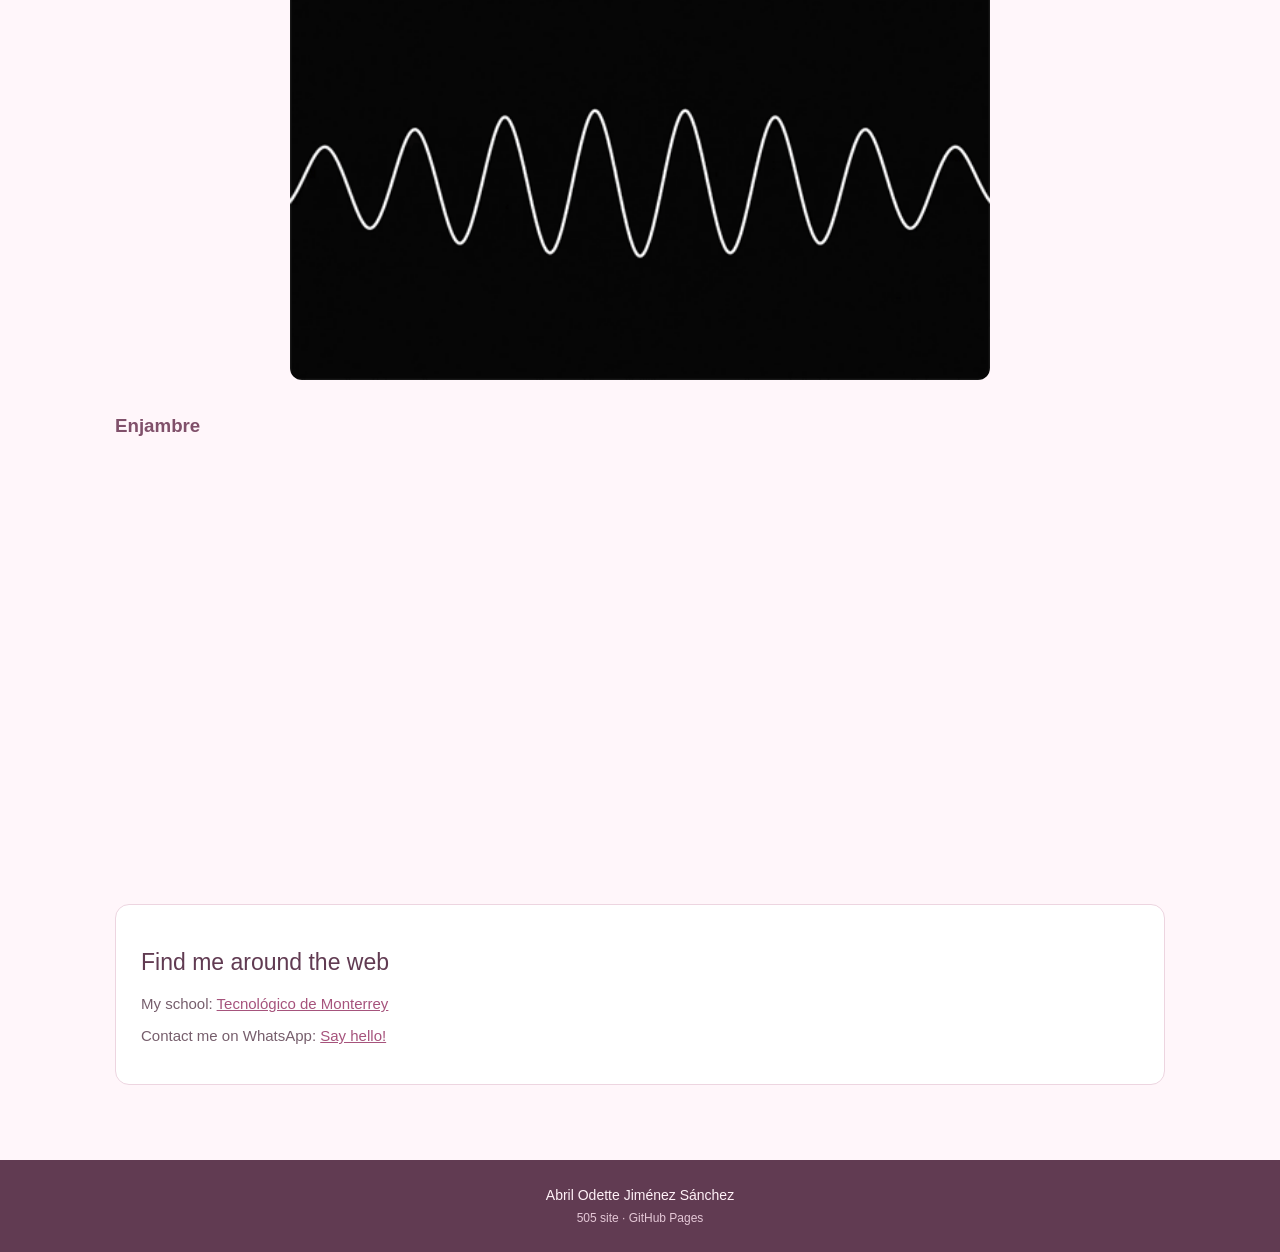
==== commit dc0a4dfd: "Fix HTML structure and formatting issues" ====
--- a/index.html
+++ b/index.html
@@ -20,10 +20,6 @@
             Abril Odette Jiménez Sánchez
         </h1>
 
-        <p style="font-size: 17px; color: #805d72; margin-top: 15px;">
-            My little corner of the internet.
-        </p>
-
     </header>
 
     <!-- Menú de navegación -->
@@ -107,7 +103,7 @@
 
                 <a href="Labs/Lab%2001/Artist%20Fan%20Project/index.html"
                    style="display: inline-block; margin-top: 12px; padding: 13px 23px; background-color: #a6537c; color: white; text-decoration: none; border-radius: 7px; font-size: 14px; font-weight: bold;">
-                    Visit Lab 01 →
+                    Visit Lab 01
                 </a>
             
             </article>
@@ -130,7 +126,7 @@
 
                 <a href="Labs/Lab%2002/Mostla%20Day/index.html"
                    style="display: inline-block; margin-top: 12px; padding: 13px 23px; background-color: #a6537c; color: white; text-decoration: none; border-radius: 7px; font-size: 14px; font-weight: bold;">
-                    Visit Lab 02 →
+                    Visit Lab 02
                 </a>
 
             </article>
@@ -153,7 +149,7 @@
 
                 <a href="Labs/Assignment%202/Tidal%20Redesign/index.html"
                    style="display: inline-block; margin-top: 12px; padding: 13px 23px; background-color: #a6537c; color: white; text-decoration: none; border-radius: 7px; font-size: 14px; font-weight: bold;">
-                    Visit Assignment 2 →
+                    Visit Assignment 2
                 </a>
 
             </article>
@@ -176,7 +172,7 @@
 
                 <a href="Labs/Lab%2003/Smart%20Parking/index.html"
                    style="display: inline-block; margin-top: 12px; padding: 13px 23px; background-color: #a6537c; color: white; text-decoration: none; border-radius: 7px; font-size: 14px; font-weight: bold;">
-                    Visit Lab 03 →
+                    Visit Lab 03
                 </a>
 
             </article>
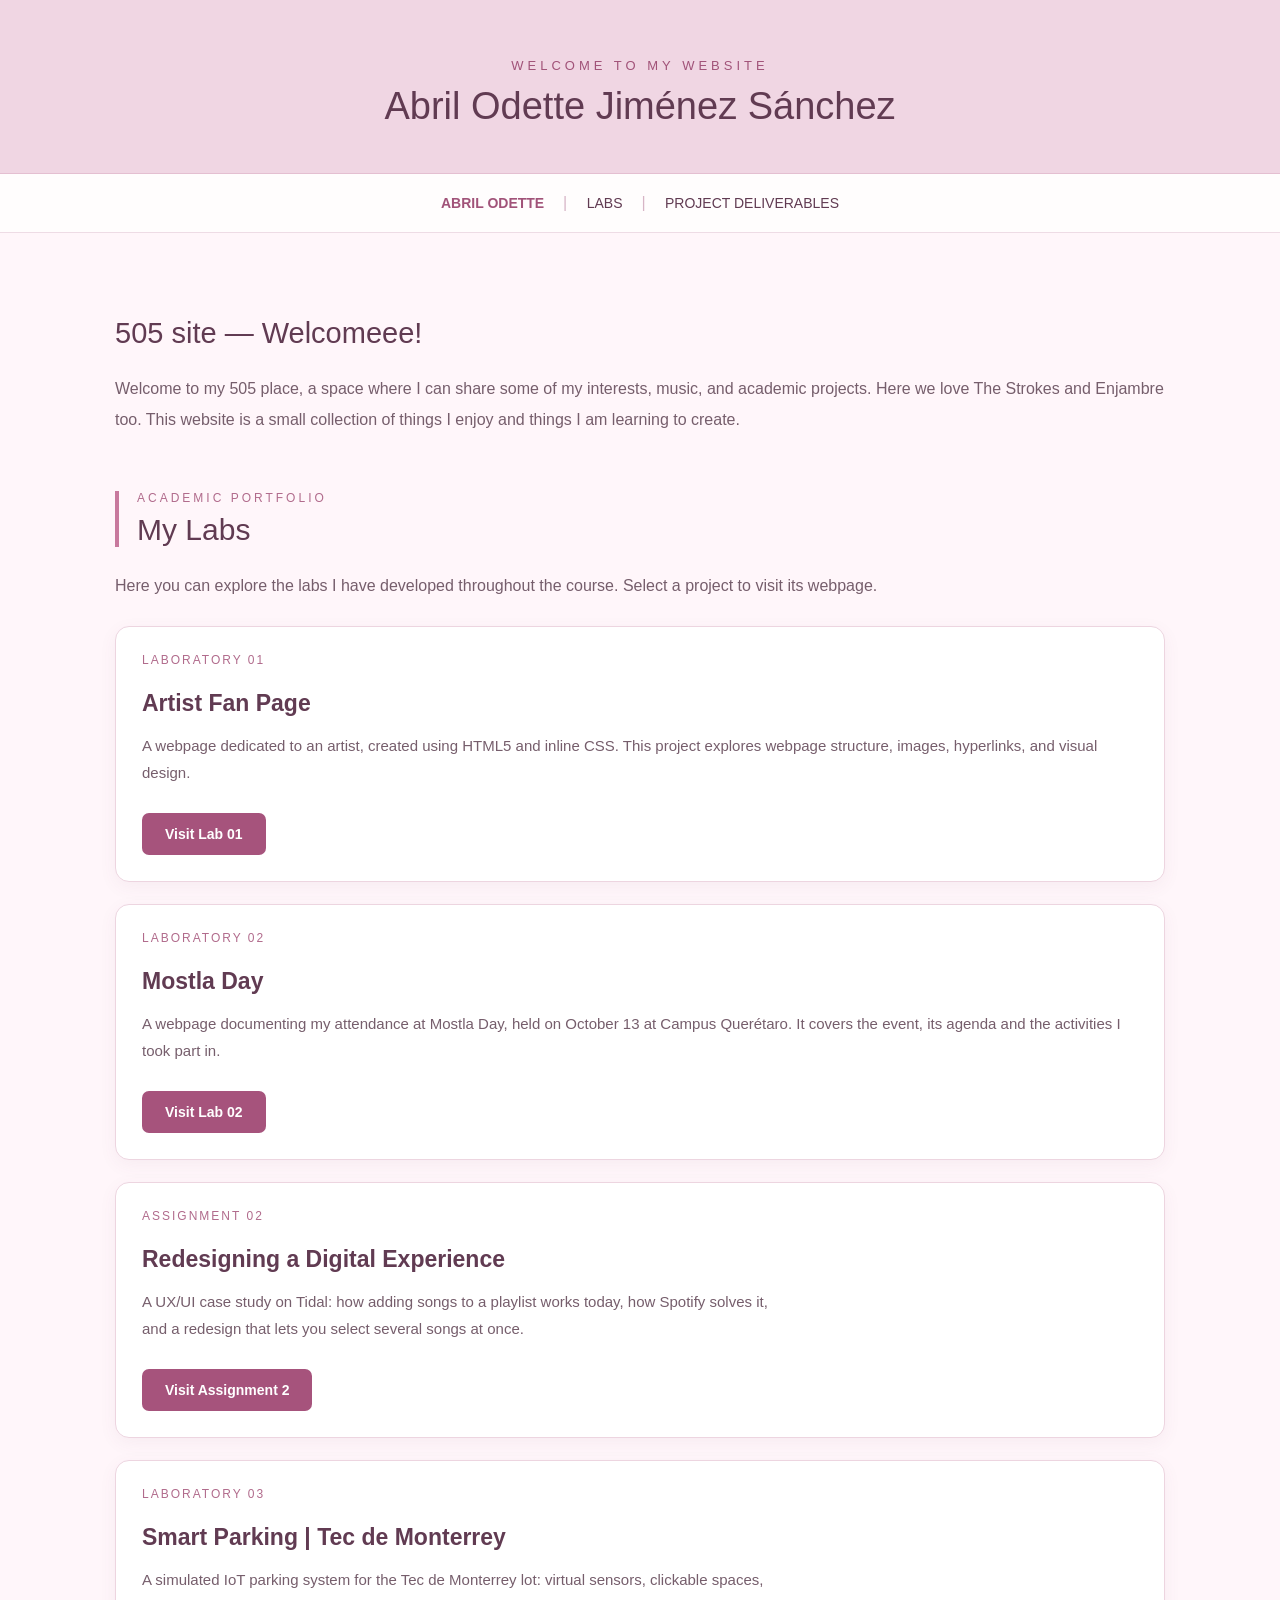
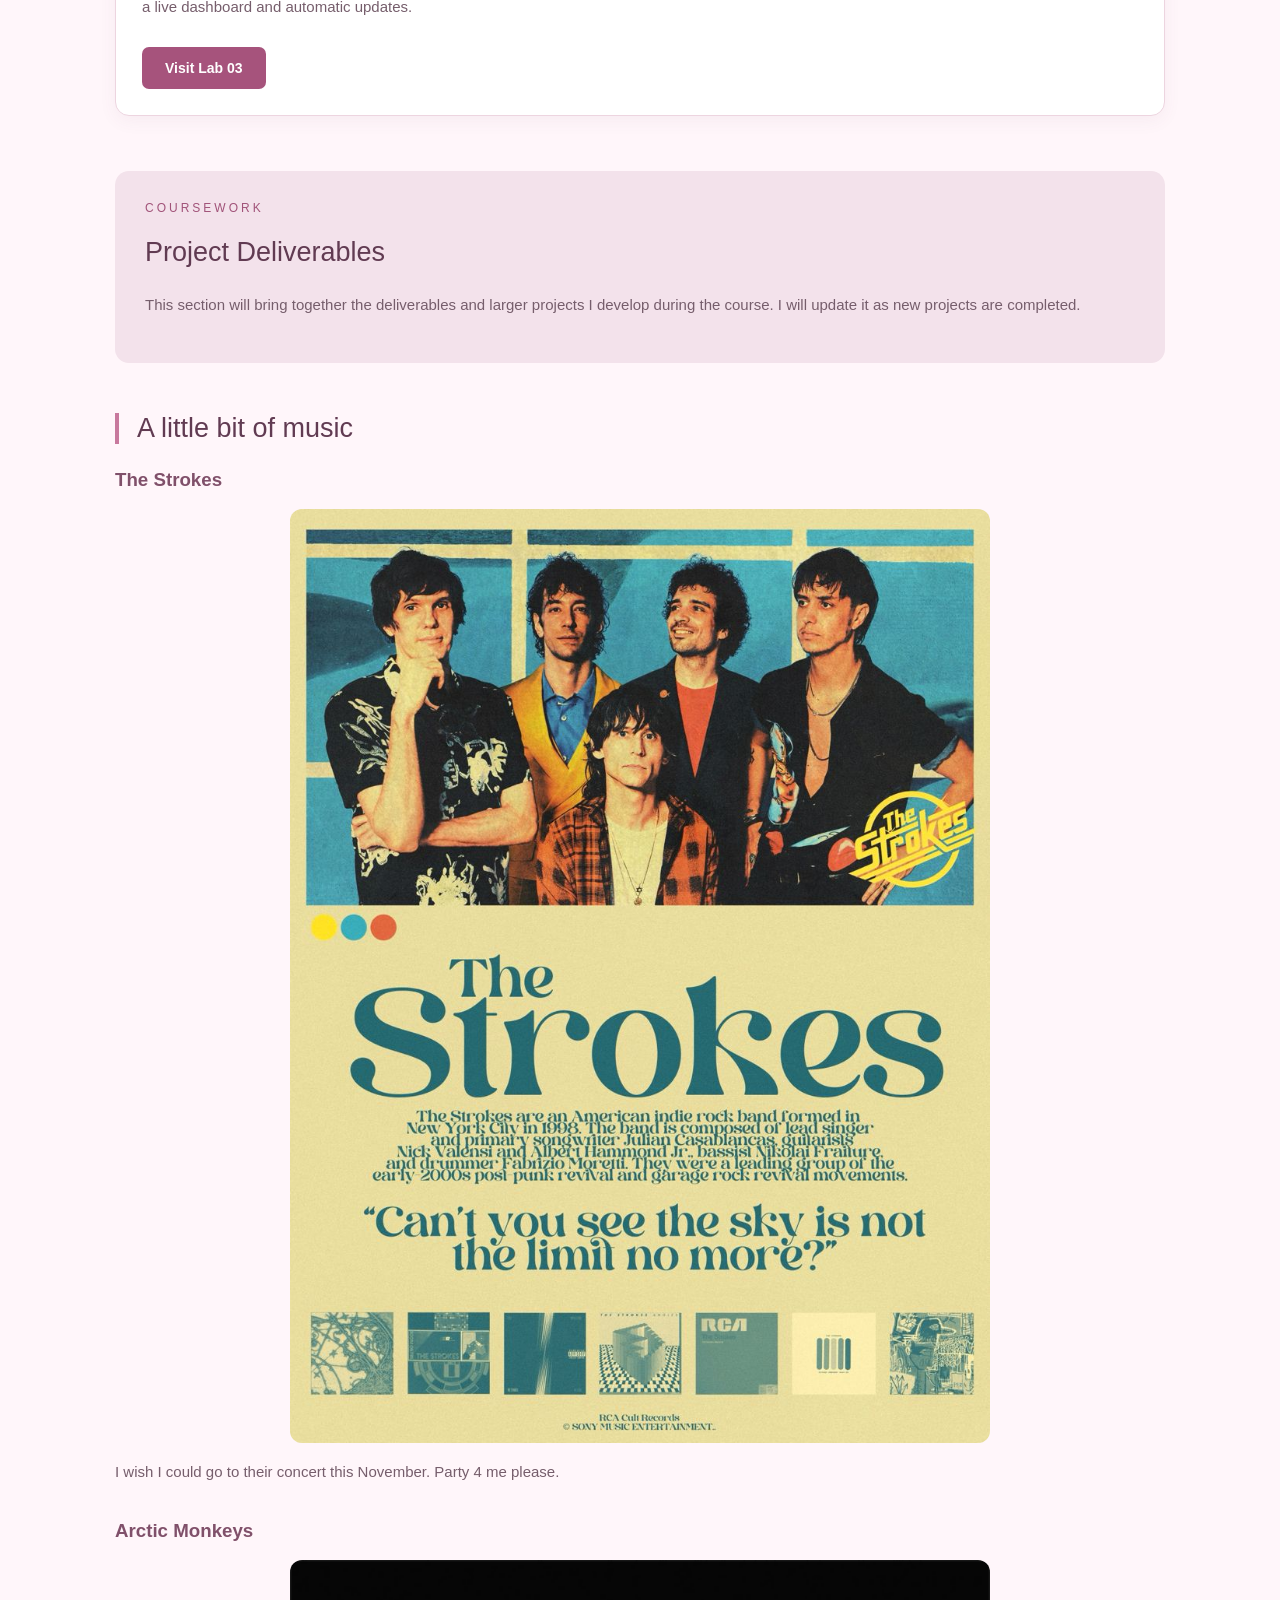
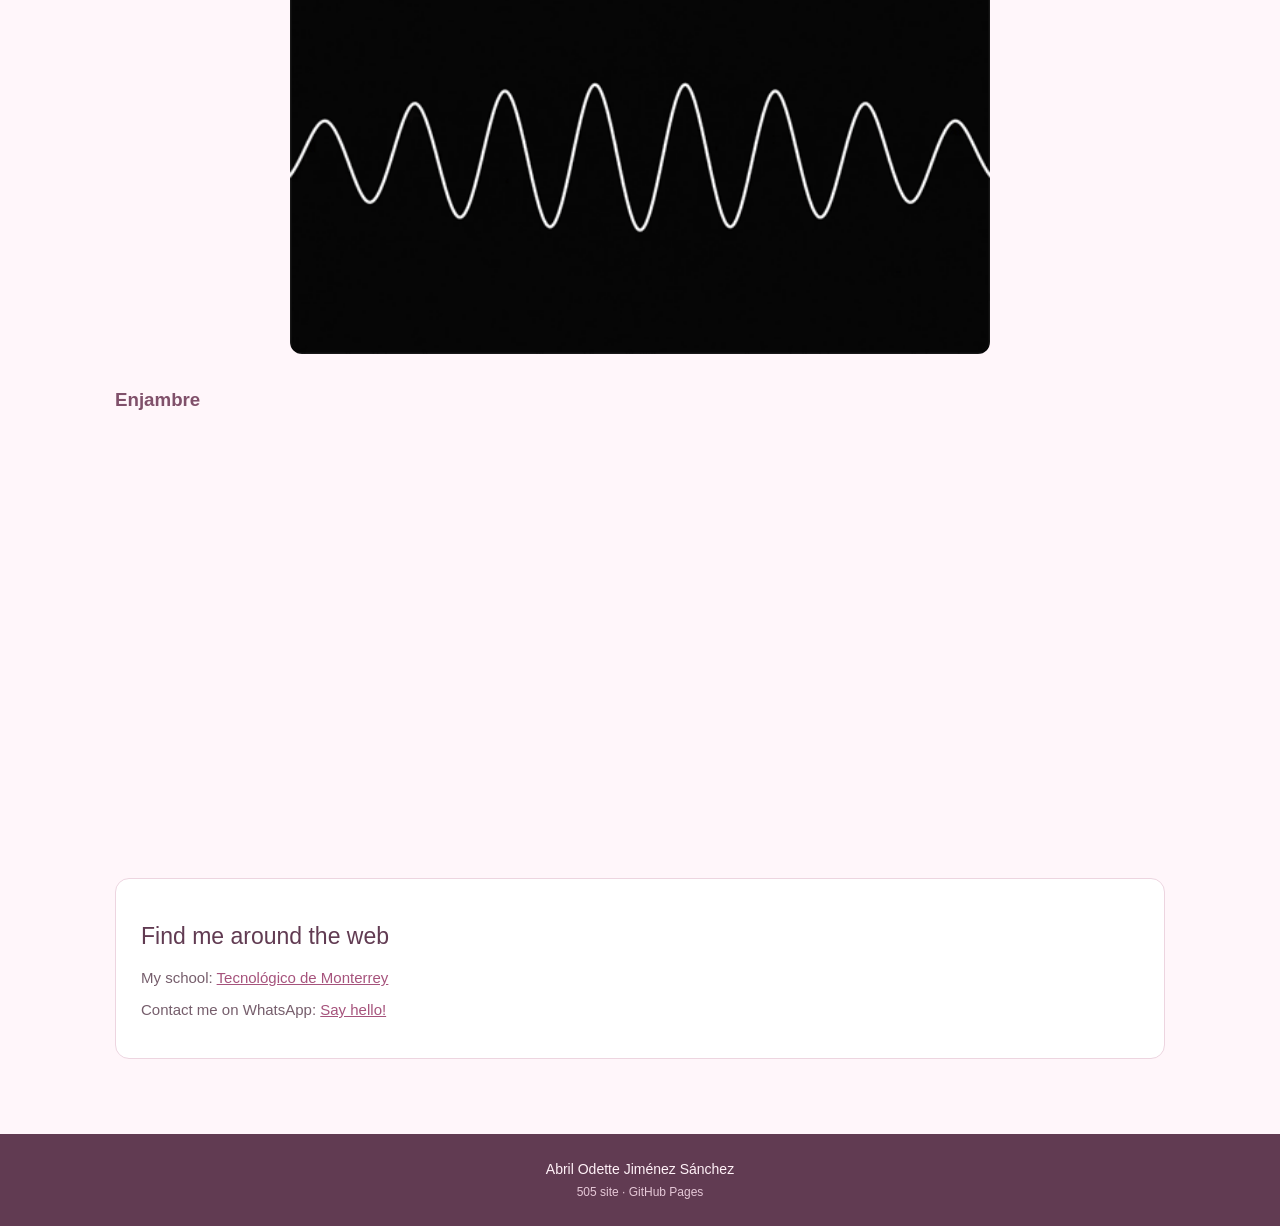
==== commit 15deb47b: "Fix HTML formatting and structure" ====
--- a/index.html
+++ b/index.html
@@ -48,10 +48,6 @@
 
         <!-- Presentación personal -->
         <section style="padding: 25px 0 40px;">
-
-            <p style="font-size: 12px; letter-spacing: 3px; text-transform: uppercase; color: #b16b8c;">
-                A little introduction
-            </p>
 
             <h2 style="font-size: 29px; font-weight: 500; color: #613b52;">
                 505 site — Welcomeee!
